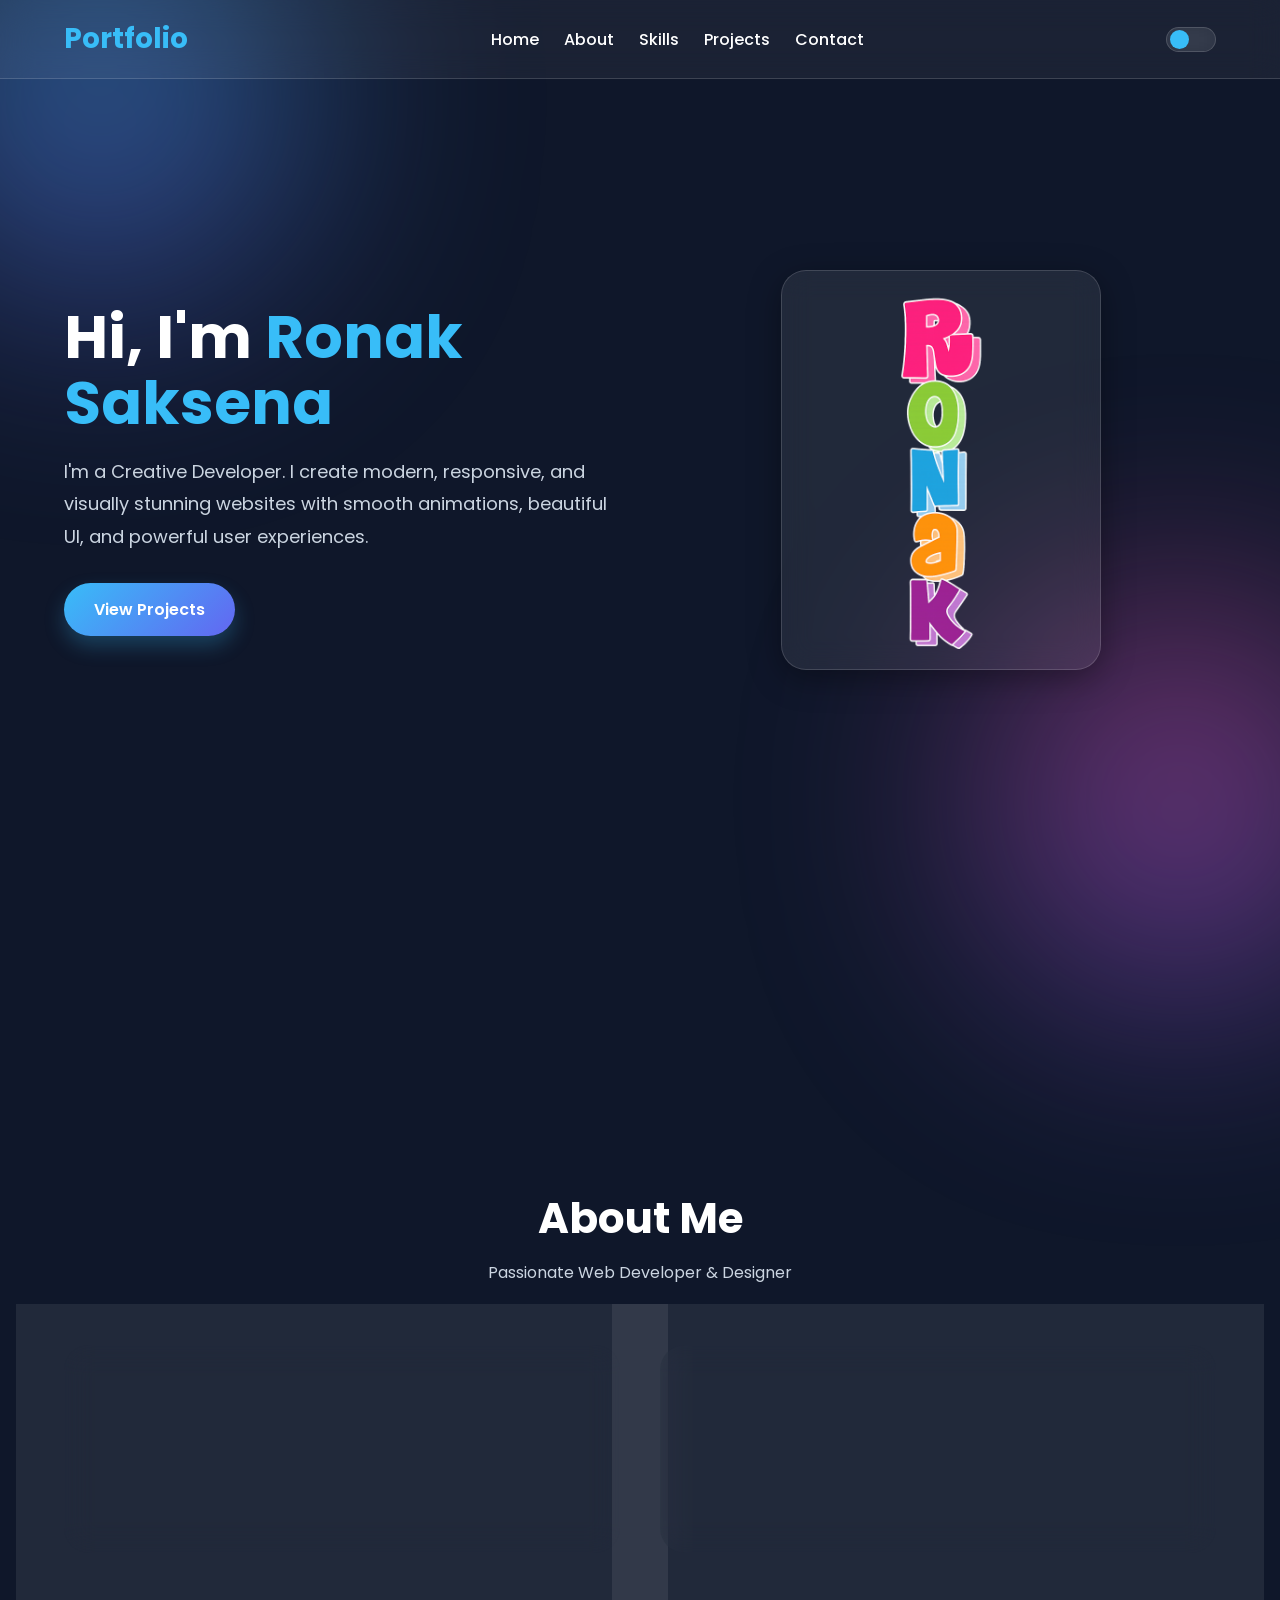
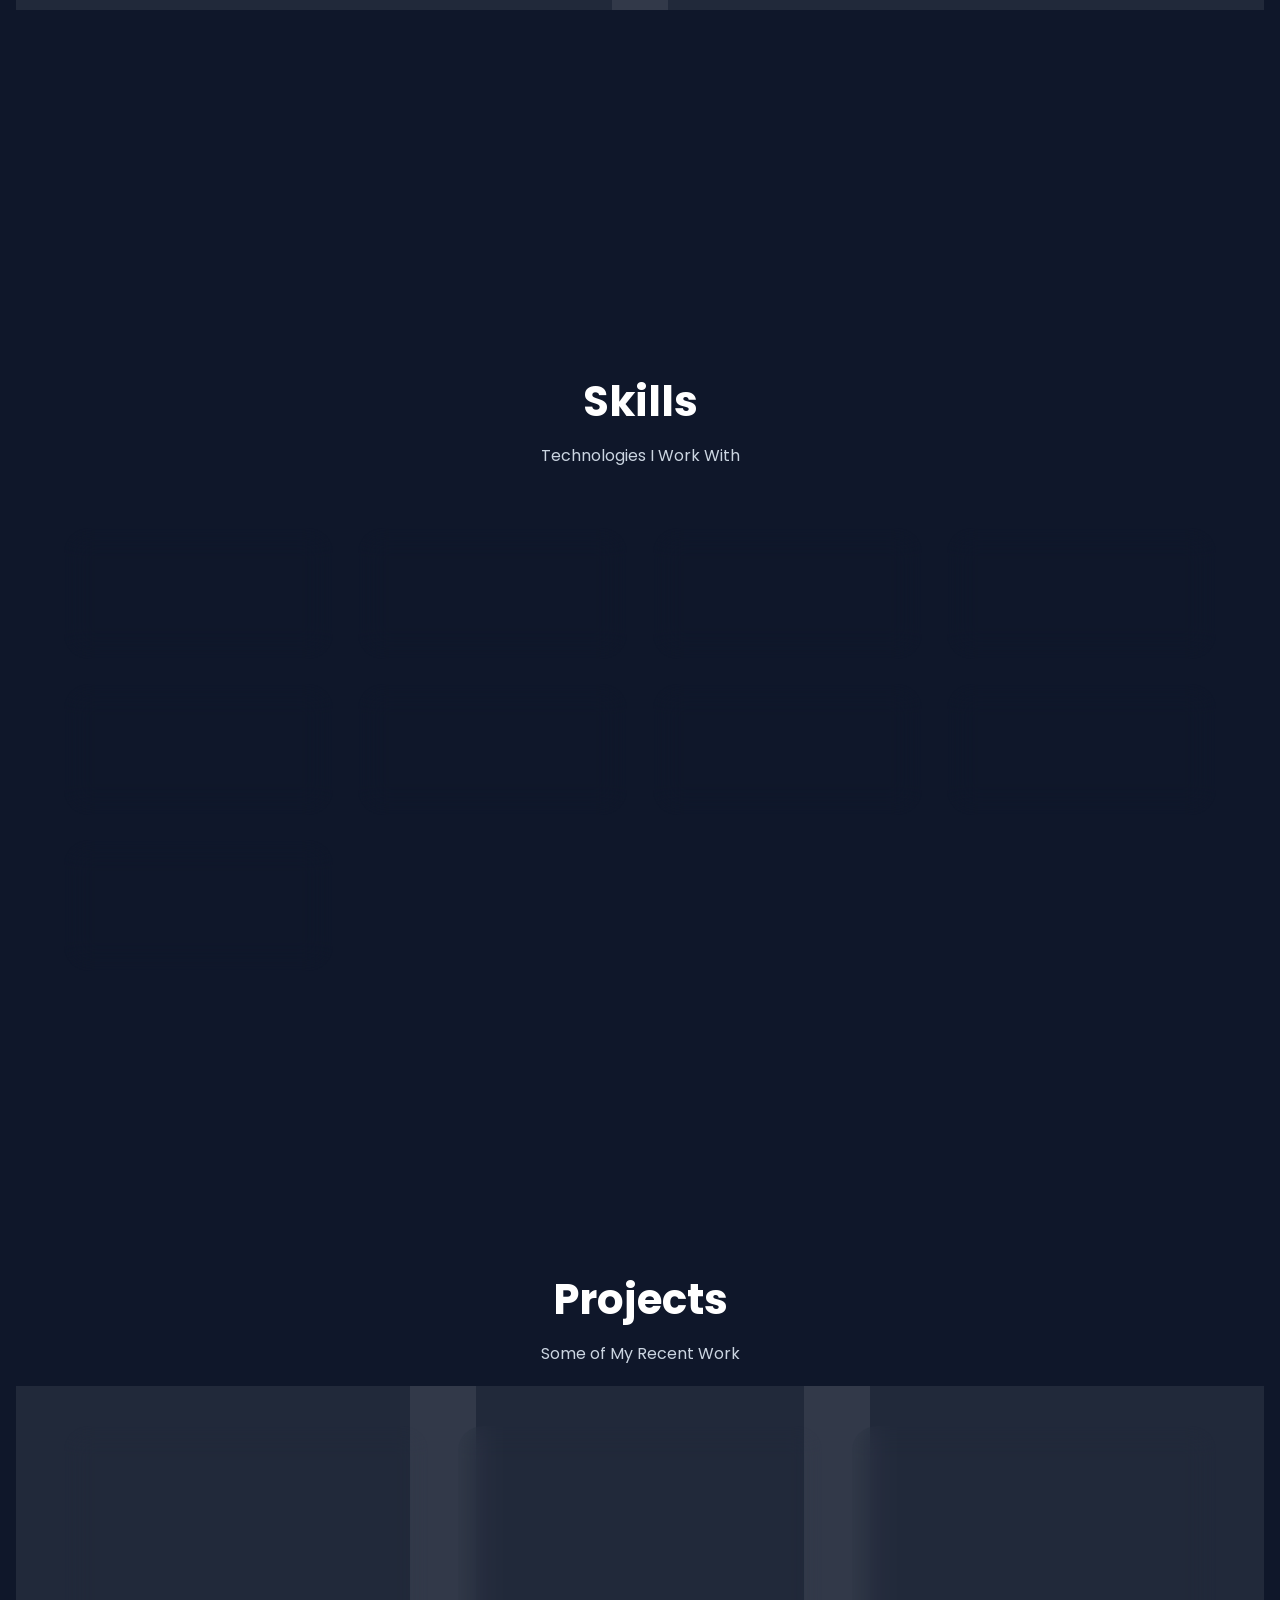
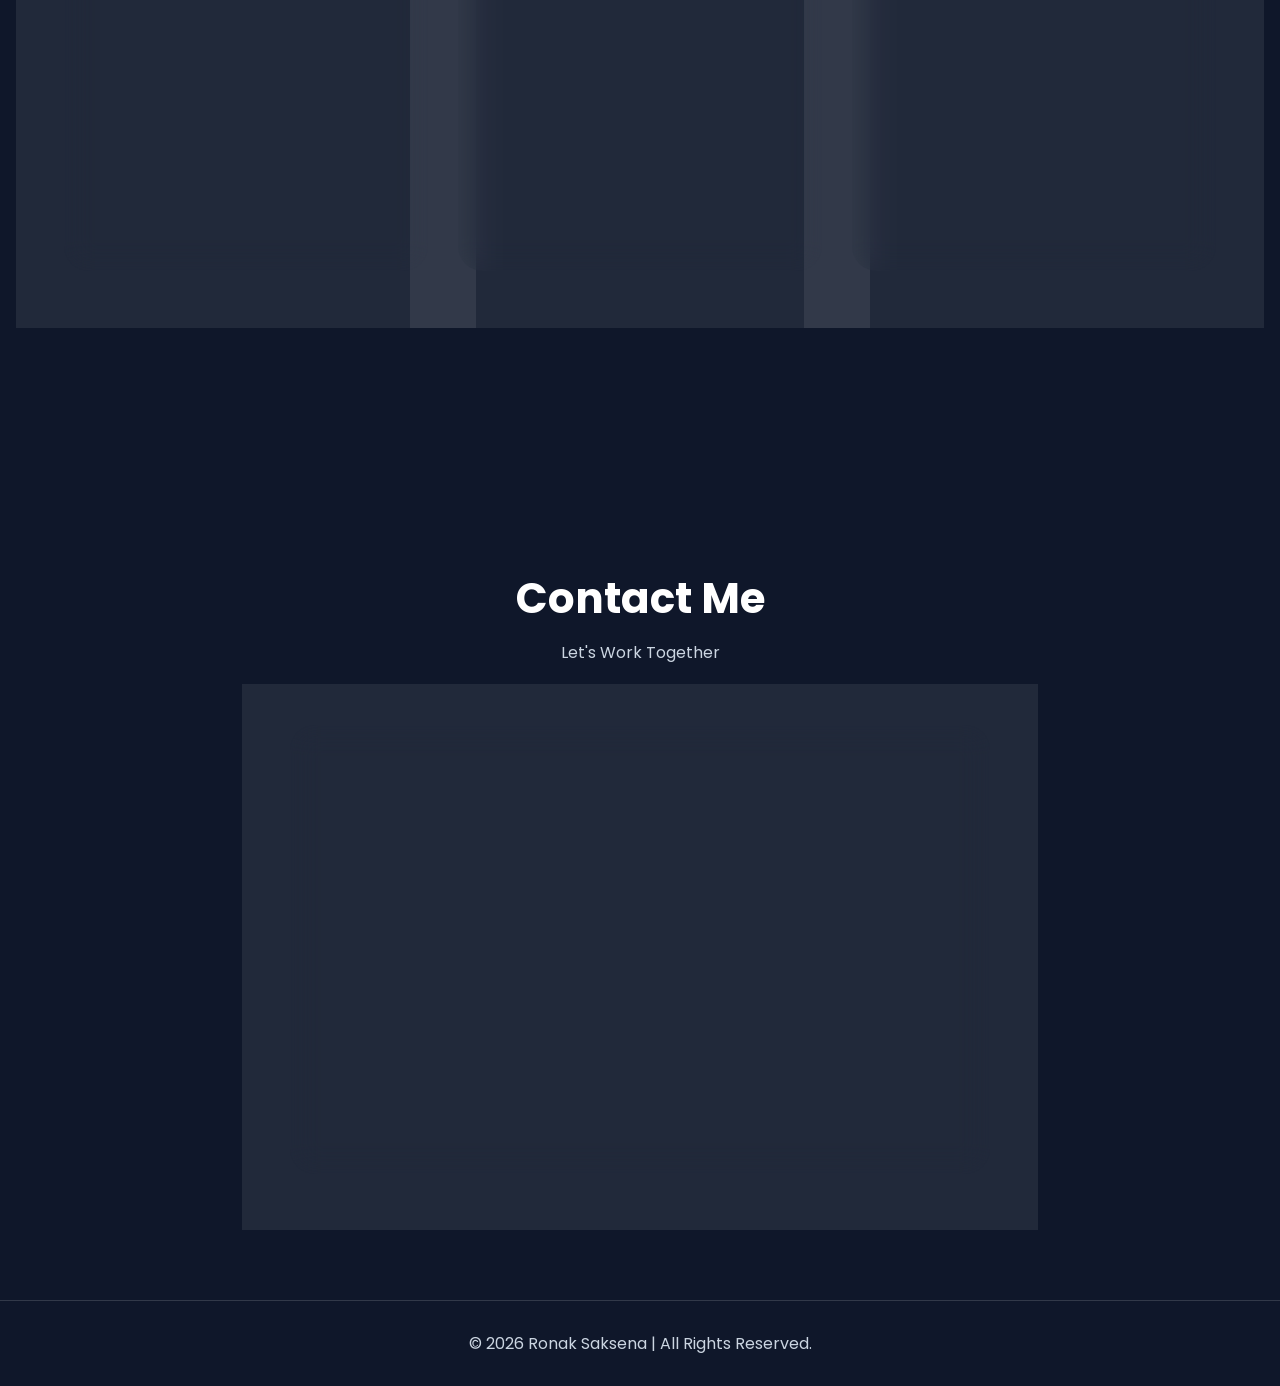
==== index.html @ 0e7248ae "index.html added (renamed)" ====
<!DOCTYPE html>
<html lang="en">
<head>
  <meta charset="UTF-8" />
  <meta name="viewport" content="width=device-width, initial-scale=1.0" />
  <title>Ronak Saksena Portfolio</title>

  <link rel="preconnect" href="https://fonts.googleapis.com">
  <link href="https://fonts.googleapis.com/css2?family=Poppins:wght@300;400;500;600;700&display=swap" rel="stylesheet">

  <style>
    *{
      margin:0;
      padding:0;
      box-sizing:border-box;
      scroll-behavior:smooth;
    }

    :root{
      --bg:#0f172a;
      --card:rgba(255,255,255,0.08);
      --text:#ffffff;
      --para:#cbd5e1;
      --border:rgba(255,255,255,0.15);
      --primary:#38bdf8;
      --shadow:0 8px 32px rgba(0,0,0,0.35);
    }

    body.light{
      --bg:#f1f5f9;
      --card:rgba(255,255,255,0.7);
      --text:#0f172a;
      --para:#334155;
      --border:rgba(0,0,0,0.1);
      --shadow:0 8px 32px rgba(0,0,0,0.12);
    }

    body{
      font-family:'Poppins',sans-serif;
      background:var(--bg);
      color:var(--text);
      overflow-x:hidden;
      transition:0.4s;
      position:relative;
    }

    body::before{
      content:'';
      position:fixed;
      width:400px;
      height:400px;
      background:linear-gradient(#38bdf8,#6366f1);
      border-radius:50%;
      filter:blur(120px);
      top:-100px;
      left:-100px;
      opacity:0.5;
      z-index:-1;
    }

    body::after{
      content:'';
      position:fixed;
      width:400px;
      height:400px;
      background:linear-gradient(#ec4899,#8b5cf6);
      border-radius:50%;
      filter:blur(120px);
      bottom:-100px;
      right:-100px;
      opacity:0.5;
      z-index:-1;
    }

    .container{
      width:90%;
      max-width:1200px;
      margin:auto;
    }

    header{
      position:fixed;
      top:0;
      left:0;
      width:100%;
      backdrop-filter:blur(15px);
      background:rgba(255,255,255,0.05);
      border-bottom:1px solid var(--border);
      z-index:1000;
    }

    nav{
      display:flex;
      justify-content:space-between;
      align-items:center;
      padding:18px 0;
    }

    .logo{
      font-size:28px;
      font-weight:700;
      color:var(--primary);
    }

    .nav-links{
      display:flex;
      gap:25px;
      list-style:none;
    }

    .nav-links a{
      text-decoration:none;
      color:var(--text);
      font-weight:500;
      transition:0.3s;
    }

    .nav-links a:hover{
      color:var(--primary);
    }

    .toggle-btn{
      width:50px;
      height:25px;
      background:var(--card);
      border:1px solid var(--border);
      border-radius:30px;
      position:relative;
      cursor:pointer;
      backdrop-filter:blur(10px);
    }

    .toggle-btn::before{
      content:'';
      position:absolute;
      width:19px;
      height:19px;
      background:var(--primary);
      border-radius:50%;
      top:2px;
      left:3px;
      transition:0.3s;
    }

    body.light .toggle-btn::before{
      transform:translateX(23px);
    }

    section{
      min-height:100vh;
      display:flex;
      align-items:center;
      padding:120px 0 80px;
    }

    .hero{
      display:grid;
      grid-template-columns:repeat(auto-fit,minmax(300px,1fr));
      gap:50px;
      align-items:center;
    }

    .hero-text h1{
      font-size:60px;
      line-height:1.1;
      margin-bottom:20px;
    }

    .hero-text h1 span{
      color:var(--primary);
    }

    .hero-text p{
      color:var(--para);
      font-size:18px;
      line-height:1.8;
      margin-bottom:30px;
    }

    .btn{
      display:inline-block;
      padding:14px 30px;
      background:linear-gradient(135deg,#38bdf8,#6366f1);
      border-radius:50px;
      text-decoration:none;
      color:white;
      font-weight:600;
      transition:0.4s;
      box-shadow:0 10px 20px rgba(56,189,248,0.25);
    }

    .btn:hover{
      transform:translateY(-5px);
    }

    .hero-img{
      display:flex;
      justify-content:center;
    }

    .glass-card{
      background:var(--card);
      border:1px solid var(--border);
      backdrop-filter:blur(15px);
      border-radius:25px;
      box-shadow:var(--shadow);
    }

    .profile-box{
      width:320px;
      height:400px;
      padding:20px;
      animation:float 4s ease-in-out infinite;
    }

    .profile-box img{
      width:100%;
      height:100%;
      object-fit:cover;
      border-radius:20px;
    }

    @keyframes float{
      0%,100%{
        transform:translateY(0);
      }
      50%{
        transform:translateY(-15px);
      }
    }

    .section-title{
      text-align:center;
      margin-bottom:60px;
    }

    .section-title h2{
      font-size:42px;
      margin-bottom:10px;
    }

    .section-title p{
      color:var(--para);
    }

    .about-content{
      display:grid;
      grid-template-columns:repeat(auto-fit,minmax(300px,1fr));
      gap:40px;
    }

    .about-box{
      padding:35px;
    }

    .about-box h3{
      margin-bottom:15px;
      font-size:24px;
    }

    .about-box p{
      color:var(--para);
      line-height:1.8;
    }

    .skills{
      display:grid;
      grid-template-columns:repeat(auto-fit,minmax(220px,1fr));
      gap:25px;
    }

    .skill{
      padding:25px;
      text-align:center;
      transition:0.4s;
    }

    .skill:hover{
      transform:translateY(-10px);
    }

    .skill h3{
      margin-top:15px;
    }

    .projects{
      display:grid;
      grid-template-columns:repeat(auto-fit,minmax(300px,1fr));
      gap:30px;
    }

    .project-card{
      overflow:hidden;
      transition:0.4s;
    }

    .project-card:hover{
      transform:translateY(-10px);
    }

    .project-card img{
      width:100%;
      height:220px;
      object-fit:cover;
    }

    .project-content{
      padding:25px;
    }

    .project-content h3{
      margin-bottom:10px;
    }

    .project-content p{
      color:var(--para);
      line-height:1.7;
      margin-bottom:20px;
    }

    .contact-box{
      max-width:700px;
      margin:auto;
      padding:40px;
    }

    form{
      display:flex;
      flex-direction:column;
      gap:20px;
    }

    input,textarea{
      width:100%;
      padding:16px;
      border:none;
      outline:none;
      border-radius:15px;
      background:rgba(255,255,255,0.08);
      color:var(--text);
      border:1px solid var(--border);
      font-size:16px;
    }

    textarea{
      resize:none;
      height:160px;
    }

    button{
      border:none;
      cursor:pointer;
    }

    footer{
      text-align:center;
      padding:30px 0;
      color:var(--para);
      border-top:1px solid var(--border);
    }

    .menu-btn{
      display:none;
      font-size:30px;
      cursor:pointer;
    }

    .reveal{
      opacity:0;
      transform:translateY(60px);
      transition:1s;
    }

    .reveal.active{
      opacity:1;
      transform:translateY(0);
    }

    @media(max-width:768px){

      .hero-text h1{
        font-size:42px;
      }

      .nav-links{
        position:absolute;
        top:80px;
        right:-100%;
        width:250px;
        flex-direction:column;
        background:rgba(15,23,42,0.95);
        padding:30px;
        border-radius:20px;
        transition:0.4s;
      }

      body.light .nav-links{
        background:rgba(255,255,255,0.95);
      }

      .nav-links.active{
        right:20px;
      }

      .menu-btn{
        display:block;
      }
    }

  </style>
</head>
<body>

  <header>
    <div class="container">
      <nav>
        <div class="logo">Portfolio</div>

        <ul class="nav-links" id="navLinks">
          <li><a href="#home">Home</a></li>
          <li><a href="#about">About</a></li>
          <li><a href="#skills">Skills</a></li>
          <li><a href="#projects">Projects</a></li>
          <li><a href="#contact">Contact</a></li>
        </ul>

        <div style="display:flex;align-items:center;gap:20px;">
          <div class="toggle-btn" id="themeToggle"></div>
          <div class="menu-btn" id="menuBtn">☰</div>
        </div>
      </nav>
    </div>
  </header>

  <!-- HERO -->
  <section id="home">
    <div class="container hero">

      <div class="hero-text reveal">
        <h1>Hi, I'm <span>Ronak Saksena</span></h1>
        <p>
          I'm a Creative Developer. I create modern, responsive, and visually stunning websites with smooth animations,
          beautiful UI, and powerful user experiences.
        </p>

        <a href="#projects" class="btn">View Projects</a>
      </div>

      <div class="hero-img reveal">
        <div class="glass-card profile-box">
          <img src="ronak_b.png" alt="Profile" style="object-fit: contain; border-radius: 100px;" >
        </div>
      </div>

    </div>
  </section>

  <!-- ABOUT -->
  <section id="about">
    <div class="container">

      <div class="section-title reveal">
        <h2>About Me</h2>
        <p>Passionate Web Developer & Designer</p>
      </div>

      <div class="about-content">
        <div class="glass-card about-box reveal">
          <h3>Who I Am</h3>
          <p>
            I specialize in building modern web applications with clean design,
            responsive layouts, and smooth user experiences. I love creating
            creative interfaces and interactive animations.
          </p>
        </div>

        <div class="glass-card about-box reveal">
          <h3>My Goal</h3>
          <p>
            My goal is to craft visually appealing digital experiences that are
            fast, functional, and user-friendly across all devices.
          </p>
        </div>
      </div>

    </div>
  </section>

  <!-- SKILLS -->
  <section id="skills">
    <div class="container">

      <div class="section-title reveal">
        <h2>Skills</h2>
        <p>Technologies I Work With</p>
      </div>

      <div class="skills">

        <div class="glass-card skill reveal">
          <h2>💻</h2>
          <h3>HTML5</h3>
        </div>

        <div class="glass-card skill reveal">
          <h2>🎨</h2>
          <h3>CSS3</h3>
        </div>

        <div class="glass-card skill reveal">
          <h2>⚡</h2>
          <h3>JavaScript</h3>
        </div>

        <div class="glass-card skill reveal">
          <h2>🚀</h2>
          <h3>Responsive Design</h3>
        </div>

        <div class="glass-card skill reveal">
          <h2>🚀</h2>
          <h3>Bootstrap</h3>
        </div>

        <div class="glass-card skill reveal">
          <h2>🚀</h2>
          <h3>C/C++</h3>
        </div>

        <div class="glass-card skill reveal">
          <h2>🚀</h2>
          <h3>PHP & Mysql</h3>
        </div>

        <div class="glass-card skill reveal">
          <h2>🚀</h2>
          <h3>Laravel</h3>
        </div>

        <div class="glass-card skill reveal">
          <h2>🚀</h2>
          <h3>Wordpress</h3>
        </div>


      </div>

    </div>
  </section>

  <!-- PROJECTS -->
  <section id="projects">
    <div class="container">

      <div class="section-title reveal">
        <h2>Projects</h2>
        <p>Some of My Recent Work</p>
      </div>

      <div class="projects">

        <div class="glass-card project-card reveal">
          <img src="https://images.unsplash.com/photo-1460925895917-afdab827c52f?q=80&w=1200&auto=format&fit=crop" alt="">
          <div class="project-content">
            <h3>Modern Dashboard</h3>
            <p>
              A responsive dashboard with analytics, charts, and modern UI design.
            </p>
            <a href="#" class="btn">Live Demo</a>
          </div>
        </div>

        <div class="glass-card project-card reveal">
          <img src="https://images.unsplash.com/photo-1498050108023-c5249f4df085?q=80&w=1200&auto=format&fit=crop" alt="">
          <div class="project-content">
            <h3>Portfolio Website</h3>
            <p>
              Creative portfolio website with animations and glassmorphism design.
            </p>
            <a href="#" class="btn">Live Demo</a>
          </div>
        </div>

        <div class="glass-card project-card reveal">
          <img src="https://images.unsplash.com/photo-1555066931-4365d14bab8c?q=80&w=1200&auto=format&fit=crop" alt="">
          <div class="project-content">
            <h3>Web Application</h3>
            <p>
              Interactive web app built with smooth UI interactions and transitions.
            </p>
            <a href="#" class="btn">Live Demo</a>
          </div>
        </div>

      </div>

    </div>
  </section>

  <!-- CONTACT -->
  <section id="contact">
    <div class="container">

      <div class="section-title reveal">
        <h2>Contact Me</h2>
        <p>Let's Work Together</p>
      </div>

      <div class="glass-card contact-box reveal">

        <form id="contactForm">

          <input type="text" placeholder="Your Name" required>

          <input type="email" placeholder="Your Email" required>

          <textarea placeholder="Your Message" required></textarea>

          <button class="btn">Send Message</button>

        </form>

      </div>

    </div>
  </section>

  <footer>
    © 2026 Ronak Saksena | All Rights Reserved.
  </footer>

  <script>

    // DARK MODE
    const themeToggle = document.getElementById('themeToggle');

    themeToggle.addEventListener('click', () => {
      document.body.classList.toggle('light');
    });

    // MOBILE MENU
    const menuBtn = document.getElementById('menuBtn');
    const navLinks = document.getElementById('navLinks');

    menuBtn.addEventListener('click', () => {
      navLinks.classList.toggle('active');
    });

    // SCROLL ANIMATION
    function revealElements(){
      const reveals = document.querySelectorAll('.reveal');

      reveals.forEach((element) => {
        const windowHeight = window.innerHeight;
        const elementTop = element.getBoundingClientRect().top;

        if(elementTop < windowHeight - 100){
          element.classList.add('active');
        }
      });
    }

    window.addEventListener('scroll', revealElements);
    revealElements();

    // CONTACT FORM
    const form = document.getElementById('contactForm');

    form.addEventListener('submit', function(e){
      e.preventDefault();
      alert("Message Sent Successfully!");
      form.reset();
    });

  </script>

</body>
</html>
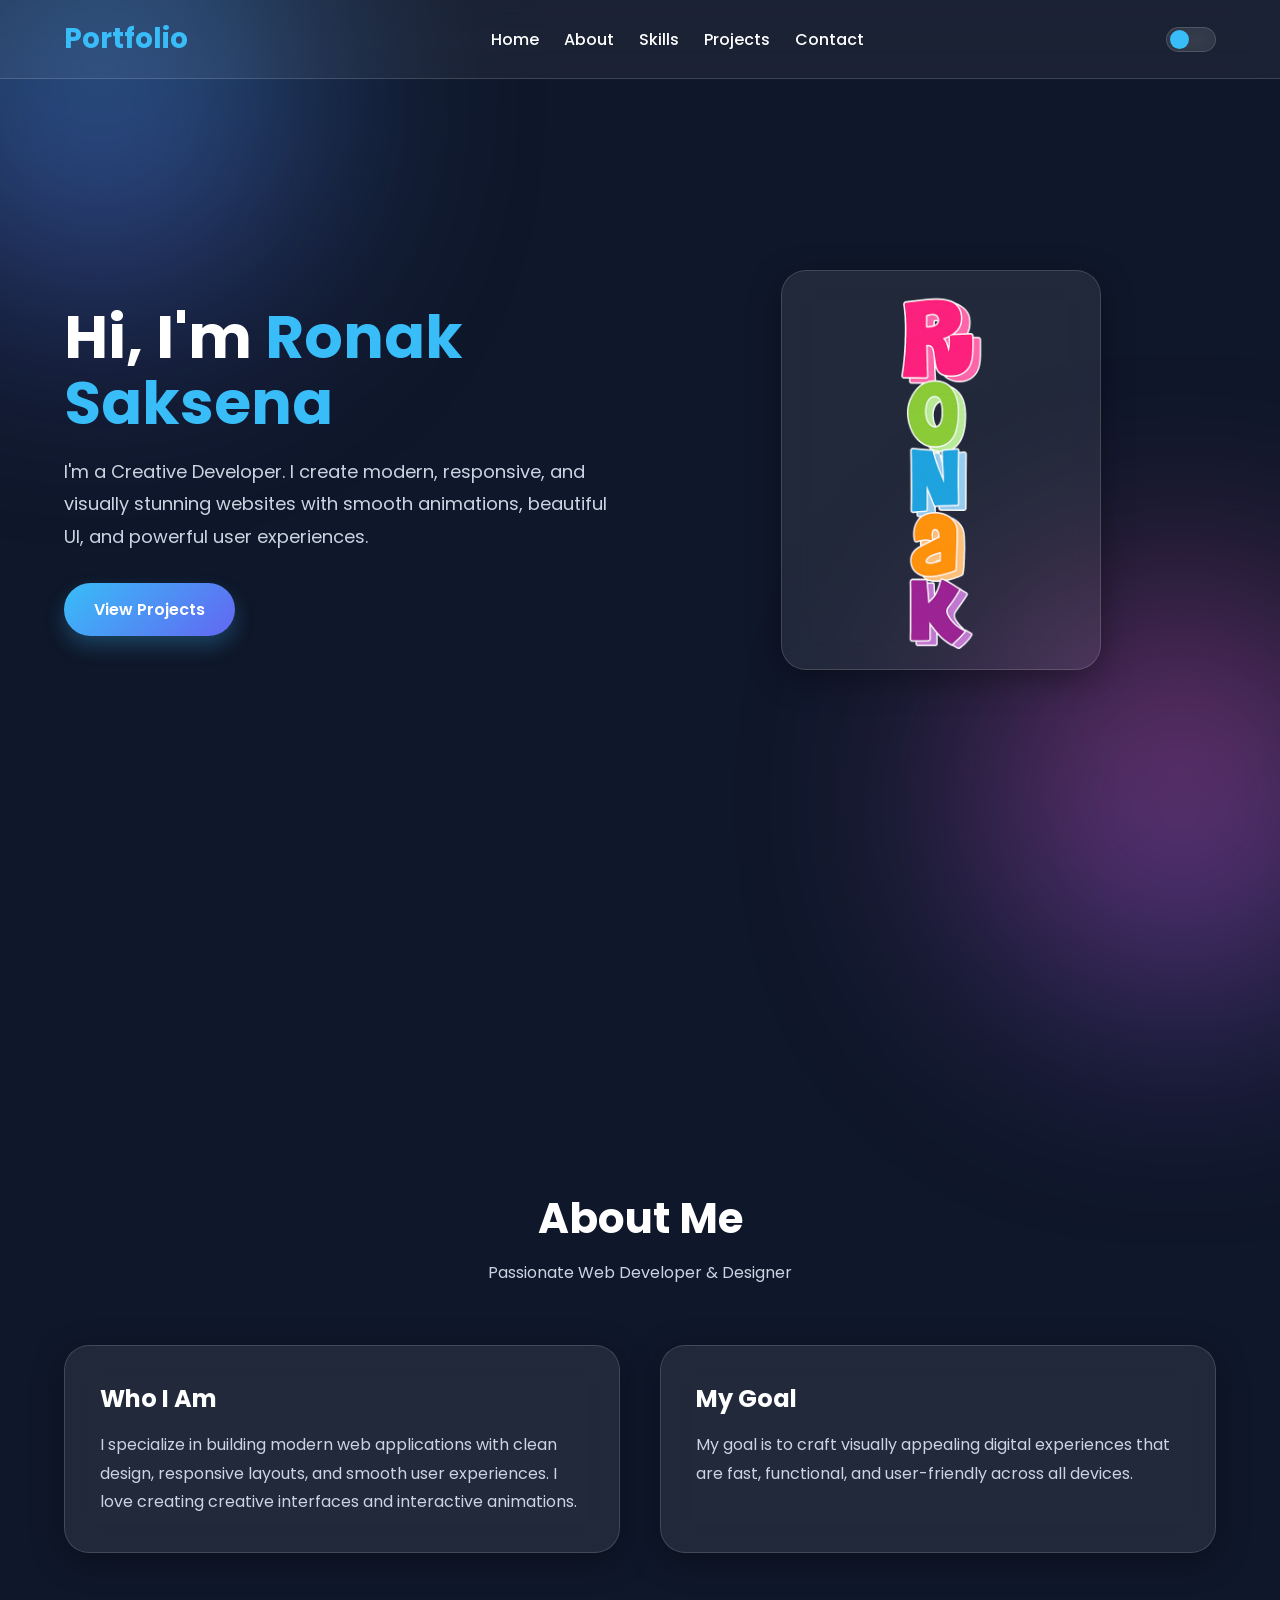
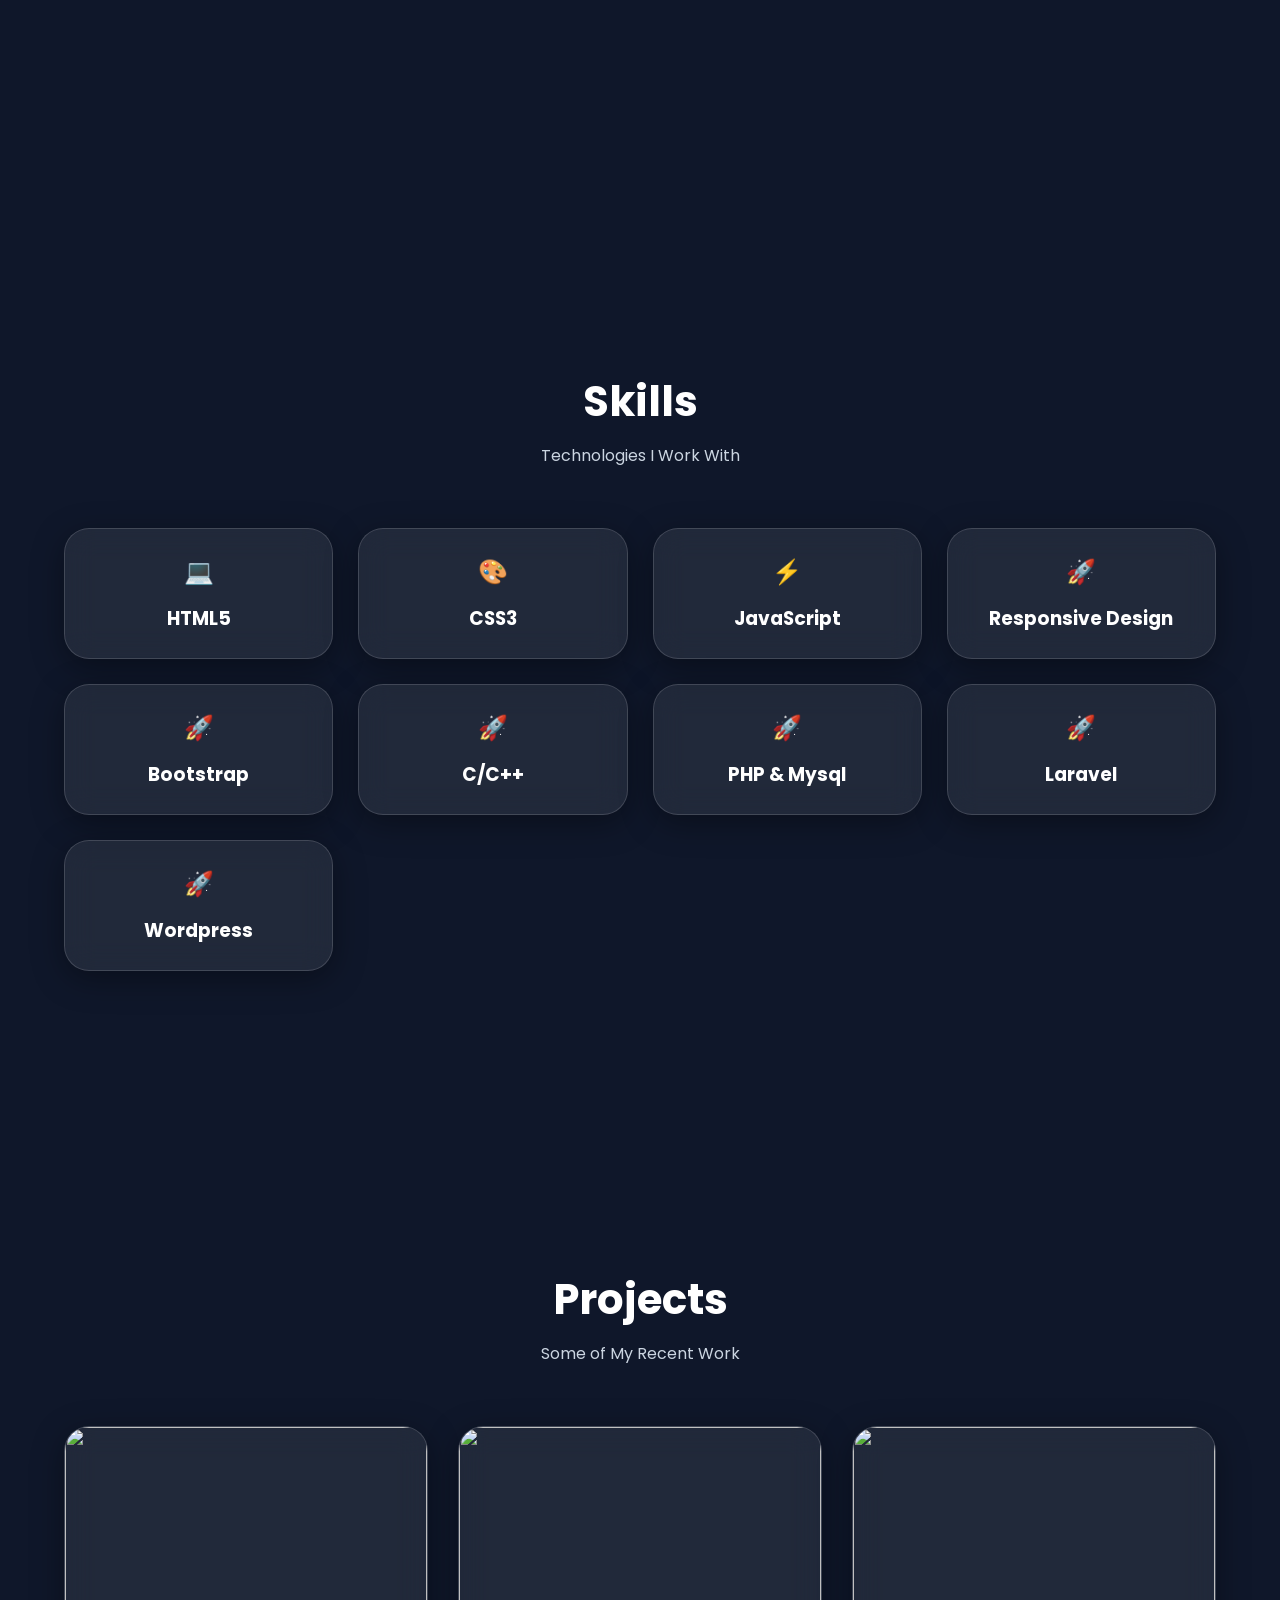
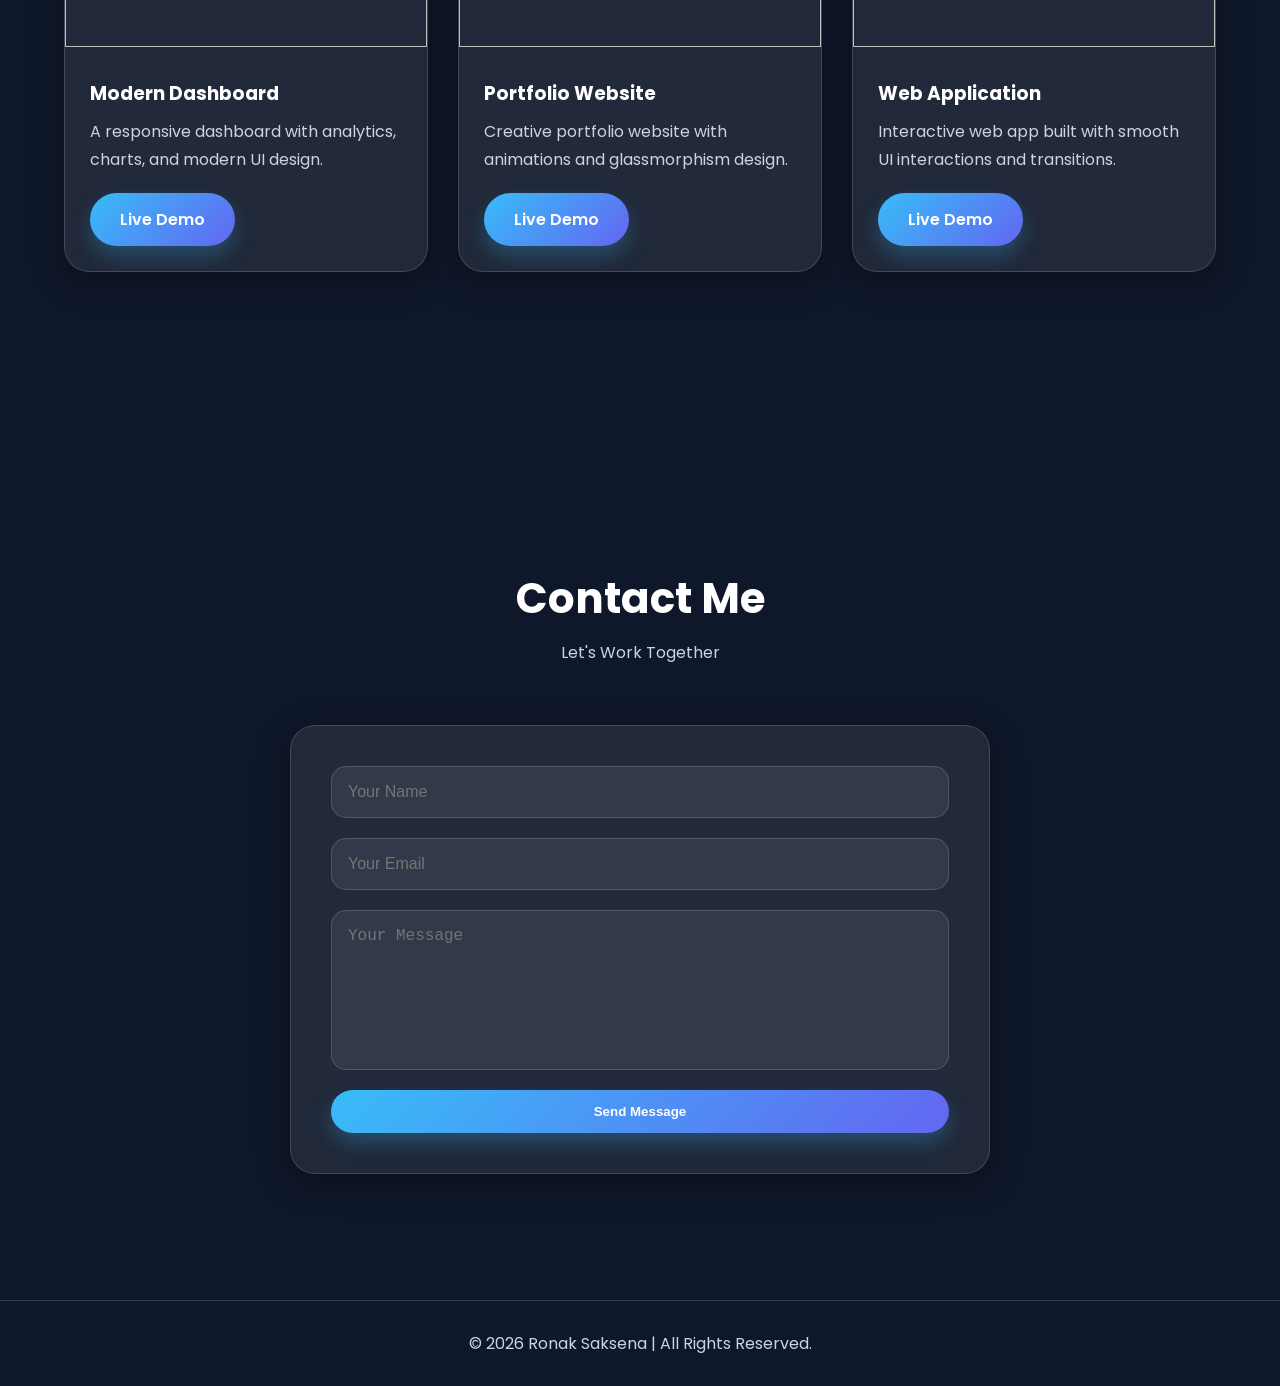
==== commit 357ca430: "css seprate + contact me working done" ====
--- a/index.html
+++ b/index.html
@@ -7,407 +7,7 @@
 
   <link rel="preconnect" href="https://fonts.googleapis.com">
   <link href="https://fonts.googleapis.com/css2?family=Poppins:wght@300;400;500;600;700&display=swap" rel="stylesheet">
-
-  <style>
-    *{
-      margin:0;
-      padding:0;
-      box-sizing:border-box;
-      scroll-behavior:smooth;
-    }
-
-    :root{
-      --bg:#0f172a;
-      --card:rgba(255,255,255,0.08);
-      --text:#ffffff;
-      --para:#cbd5e1;
-      --border:rgba(255,255,255,0.15);
-      --primary:#38bdf8;
-      --shadow:0 8px 32px rgba(0,0,0,0.35);
-    }
-
-    body.light{
-      --bg:#f1f5f9;
-      --card:rgba(255,255,255,0.7);
-      --text:#0f172a;
-      --para:#334155;
-      --border:rgba(0,0,0,0.1);
-      --shadow:0 8px 32px rgba(0,0,0,0.12);
-    }
-
-    body{
-      font-family:'Poppins',sans-serif;
-      background:var(--bg);
-      color:var(--text);
-      overflow-x:hidden;
-      transition:0.4s;
-      position:relative;
-    }
-
-    body::before{
-      content:'';
-      position:fixed;
-      width:400px;
-      height:400px;
-      background:linear-gradient(#38bdf8,#6366f1);
-      border-radius:50%;
-      filter:blur(120px);
-      top:-100px;
-      left:-100px;
-      opacity:0.5;
-      z-index:-1;
-    }
-
-    body::after{
-      content:'';
-      position:fixed;
-      width:400px;
-      height:400px;
-      background:linear-gradient(#ec4899,#8b5cf6);
-      border-radius:50%;
-      filter:blur(120px);
-      bottom:-100px;
-      right:-100px;
-      opacity:0.5;
-      z-index:-1;
-    }
-
-    .container{
-      width:90%;
-      max-width:1200px;
-      margin:auto;
-    }
-
-    header{
-      position:fixed;
-      top:0;
-      left:0;
-      width:100%;
-      backdrop-filter:blur(15px);
-      background:rgba(255,255,255,0.05);
-      border-bottom:1px solid var(--border);
-      z-index:1000;
-    }
-
-    nav{
-      display:flex;
-      justify-content:space-between;
-      align-items:center;
-      padding:18px 0;
-    }
-
-    .logo{
-      font-size:28px;
-      font-weight:700;
-      color:var(--primary);
-    }
-
-    .nav-links{
-      display:flex;
-      gap:25px;
-      list-style:none;
-    }
-
-    .nav-links a{
-      text-decoration:none;
-      color:var(--text);
-      font-weight:500;
-      transition:0.3s;
-    }
-
-    .nav-links a:hover{
-      color:var(--primary);
-    }
-
-    .toggle-btn{
-      width:50px;
-      height:25px;
-      background:var(--card);
-      border:1px solid var(--border);
-      border-radius:30px;
-      position:relative;
-      cursor:pointer;
-      backdrop-filter:blur(10px);
-    }
-
-    .toggle-btn::before{
-      content:'';
-      position:absolute;
-      width:19px;
-      height:19px;
-      background:var(--primary);
-      border-radius:50%;
-      top:2px;
-      left:3px;
-      transition:0.3s;
-    }
-
-    body.light .toggle-btn::before{
-      transform:translateX(23px);
-    }
-
-    section{
-      min-height:100vh;
-      display:flex;
-      align-items:center;
-      padding:120px 0 80px;
-    }
-
-    .hero{
-      display:grid;
-      grid-template-columns:repeat(auto-fit,minmax(300px,1fr));
-      gap:50px;
-      align-items:center;
-    }
-
-    .hero-text h1{
-      font-size:60px;
-      line-height:1.1;
-      margin-bottom:20px;
-    }
-
-    .hero-text h1 span{
-      color:var(--primary);
-    }
-
-    .hero-text p{
-      color:var(--para);
-      font-size:18px;
-      line-height:1.8;
-      margin-bottom:30px;
-    }
-
-    .btn{
-      display:inline-block;
-      padding:14px 30px;
-      background:linear-gradient(135deg,#38bdf8,#6366f1);
-      border-radius:50px;
-      text-decoration:none;
-      color:white;
-      font-weight:600;
-      transition:0.4s;
-      box-shadow:0 10px 20px rgba(56,189,248,0.25);
-    }
-
-    .btn:hover{
-      transform:translateY(-5px);
-    }
-
-    .hero-img{
-      display:flex;
-      justify-content:center;
-    }
-
-    .glass-card{
-      background:var(--card);
-      border:1px solid var(--border);
-      backdrop-filter:blur(15px);
-      border-radius:25px;
-      box-shadow:var(--shadow);
-    }
-
-    .profile-box{
-      width:320px;
-      height:400px;
-      padding:20px;
-      animation:float 4s ease-in-out infinite;
-    }
-
-    .profile-box img{
-      width:100%;
-      height:100%;
-      object-fit:cover;
-      border-radius:20px;
-    }
-
-    @keyframes float{
-      0%,100%{
-        transform:translateY(0);
-      }
-      50%{
-        transform:translateY(-15px);
-      }
-    }
-
-    .section-title{
-      text-align:center;
-      margin-bottom:60px;
-    }
-
-    .section-title h2{
-      font-size:42px;
-      margin-bottom:10px;
-    }
-
-    .section-title p{
-      color:var(--para);
-    }
-
-    .about-content{
-      display:grid;
-      grid-template-columns:repeat(auto-fit,minmax(300px,1fr));
-      gap:40px;
-    }
-
-    .about-box{
-      padding:35px;
-    }
-
-    .about-box h3{
-      margin-bottom:15px;
-      font-size:24px;
-    }
-
-    .about-box p{
-      color:var(--para);
-      line-height:1.8;
-    }
-
-    .skills{
-      display:grid;
-      grid-template-columns:repeat(auto-fit,minmax(220px,1fr));
-      gap:25px;
-    }
-
-    .skill{
-      padding:25px;
-      text-align:center;
-      transition:0.4s;
-    }
-
-    .skill:hover{
-      transform:translateY(-10px);
-    }
-
-    .skill h3{
-      margin-top:15px;
-    }
-
-    .projects{
-      display:grid;
-      grid-template-columns:repeat(auto-fit,minmax(300px,1fr));
-      gap:30px;
-    }
-
-    .project-card{
-      overflow:hidden;
-      transition:0.4s;
-    }
-
-    .project-card:hover{
-      transform:translateY(-10px);
-    }
-
-    .project-card img{
-      width:100%;
-      height:220px;
-      object-fit:cover;
-    }
-
-    .project-content{
-      padding:25px;
-    }
-
-    .project-content h3{
-      margin-bottom:10px;
-    }
-
-    .project-content p{
-      color:var(--para);
-      line-height:1.7;
-      margin-bottom:20px;
-    }
-
-    .contact-box{
-      max-width:700px;
-      margin:auto;
-      padding:40px;
-    }
-
-    form{
-      display:flex;
-      flex-direction:column;
-      gap:20px;
-    }
-
-    input,textarea{
-      width:100%;
-      padding:16px;
-      border:none;
-      outline:none;
-      border-radius:15px;
-      background:rgba(255,255,255,0.08);
-      color:var(--text);
-      border:1px solid var(--border);
-      font-size:16px;
-    }
-
-    textarea{
-      resize:none;
-      height:160px;
-    }
-
-    button{
-      border:none;
-      cursor:pointer;
-    }
-
-    footer{
-      text-align:center;
-      padding:30px 0;
-      color:var(--para);
-      border-top:1px solid var(--border);
-    }
-
-    .menu-btn{
-      display:none;
-      font-size:30px;
-      cursor:pointer;
-    }
-
-    .reveal{
-      opacity:0;
-      transform:translateY(60px);
-      transition:1s;
-    }
-
-    .reveal.active{
-      opacity:1;
-      transform:translateY(0);
-    }
-
-    @media(max-width:768px){
-
-      .hero-text h1{
-        font-size:42px;
-      }
-
-      .nav-links{
-        position:absolute;
-        top:80px;
-        right:-100%;
-        width:250px;
-        flex-direction:column;
-        background:rgba(15,23,42,0.95);
-        padding:30px;
-        border-radius:20px;
-        transition:0.4s;
-      }
-
-      body.light .nav-links{
-        background:rgba(255,255,255,0.95);
-      }
-
-      .nav-links.active{
-        right:20px;
-      }
-
-      .menu-btn{
-        display:block;
-      }
-    }
-
-  </style>
+  <link rel="stylesheet" type="text/css" href="style.css">
 </head>
 <body>
 
@@ -610,13 +210,13 @@
 
         <form id="contactForm">
 
-          <input type="text" placeholder="Your Name" required>
-
-          <input type="email" placeholder="Your Email" required>
-
-          <textarea placeholder="Your Message" required></textarea>
-
-          <button class="btn">Send Message</button>
+          <input type="text" placeholder="Your Name" name="name" required>
+
+          <input type="email" placeholder="Your Email" name="email" required>
+
+          <textarea placeholder="Your Message" name="message" required></textarea>
+
+          <button type="submit" class="btn">Send Message</button>
 
         </form>
 
@@ -664,15 +264,53 @@
     revealElements();
 
     // CONTACT FORM
-    const form = document.getElementById('contactForm');
-
-    form.addEventListener('submit', function(e){
-      e.preventDefault();
-      alert("Message Sent Successfully!");
-      form.reset();
-    });
+    // const form = document.getElementById('contactForm');
+
+    // form.addEventListener('submit', function(e){
+    //   e.preventDefault();
+    //   alert("Message Sent Successfully!");
+    //   form.reset();
+    // });
 
   </script>
+  <script>
+  const form = document.getElementById('contactForm');
+const submitBtn = form.querySelector('button[type="submit"]');
+
+form.addEventListener('submit', async (e) => {
+    e.preventDefault();
+
+    const formData = new FormData(form);
+    formData.append("access_key", "aac6ca51-4367-40da-8e6e-c86ddf2974e8");
+
+    const originalText = submitBtn.textContent;
+
+    submitBtn.textContent = "Sending...";
+    submitBtn.disabled = true;
+
+    try {
+        const response = await fetch("https://api.web3forms.com/submit", {
+            method: "POST",
+            body: formData
+        });
+
+        const data = await response.json();
+
+        if (response.ok) {
+            alert("Success! Your message has been sent.");
+            form.reset();
+        } else {
+            alert("Error: " + data.message);
+        }
+
+    } catch (error) {
+        alert("Something went wrong. Please try again.");
+    } finally {
+        submitBtn.textContent = originalText;
+        submitBtn.disabled = false;
+    }
+});
+</script>
 
 </body>
 </html>
--- a/style.css
+++ b/style.css
@@ -0,0 +1,464 @@
+*{
+      margin:0;
+      padding:0;
+      box-sizing:border-box;
+      scroll-behavior:smooth;
+    }
+
+    :root{
+      --bg:#0f172a;
+      --card:rgba(255,255,255,0.08);
+      --text:#ffffff;
+      --para:#cbd5e1;
+      --border:rgba(255,255,255,0.15);
+      --primary:#38bdf8;
+      --shadow:0 8px 32px rgba(0,0,0,0.35);
+    }
+
+    body.light{
+      --bg:#f1f5f9;
+      --card:rgba(255,255,255,0.7);
+      --text:#0f172a;
+      --para:#334155;
+      --border:rgba(0,0,0,0.1);
+      --shadow:0 8px 32px rgba(0,0,0,0.12);
+    }
+
+    body{
+      font-family:'Poppins',sans-serif;
+      background:var(--bg);
+      color:var(--text);
+      overflow-x:hidden;
+      transition:0.4s;
+      position:relative;
+    }
+
+    body::before{
+      content:'';
+      position:fixed;
+      width:400px;
+      height:400px;
+      background:linear-gradient(#38bdf8,#6366f1);
+      border-radius:50%;
+      filter:blur(120px);
+      top:-100px;
+      left:-100px;
+      opacity:0.5;
+      z-index:-1;
+    }
+
+    body::after{
+      content:'';
+      position:fixed;
+      width:400px;
+      height:400px;
+      background:linear-gradient(#ec4899,#8b5cf6);
+      border-radius:50%;
+      filter:blur(120px);
+      bottom:-100px;
+      right:-100px;
+      opacity:0.5;
+      z-index:-1;
+    }
+
+    .container{
+      width:90%;
+      max-width:1200px;
+      margin:auto;
+    }
+
+    header{
+      position:fixed;
+      top:0;
+      left:0;
+      width:100%;
+      backdrop-filter:blur(15px);
+      background:rgba(255,255,255,0.05);
+      border-bottom:1px solid var(--border);
+      z-index:1000;
+    }
+
+    nav{
+      display:flex;
+      justify-content:space-between;
+      align-items:center;
+      padding:18px 0;
+    }
+
+    .logo{
+      font-size:28px;
+      font-weight:700;
+      color:var(--primary);
+    }
+
+    .nav-links{
+      display:flex;
+      gap:25px;
+      list-style:none;
+    }
+
+    .nav-links a{
+      text-decoration:none;
+      color:var(--text);
+      font-weight:500;
+      transition:0.3s;
+    }
+
+    .nav-links a:hover{
+      color:var(--primary);
+    }
+
+    .toggle-btn{
+      width:50px;
+      height:25px;
+      background:var(--card);
+      border:1px solid var(--border);
+      border-radius:30px;
+      position:relative;
+      cursor:pointer;
+      backdrop-filter:blur(10px);
+    }
+
+    .toggle-btn::before{
+      content:'';
+      position:absolute;
+      width:19px;
+      height:19px;
+      background:var(--primary);
+      border-radius:50%;
+      top:2px;
+      left:3px;
+      transition:0.3s;
+    }
+
+    body.light .toggle-btn::before{
+      transform:translateX(23px);
+    }
+
+    section{
+      min-height:100vh;
+      display:flex;
+      align-items:center;
+      padding:120px 0 80px;
+    }
+
+    .hero{
+      display:grid;
+      grid-template-columns:repeat(auto-fit,minmax(300px,1fr));
+      gap:50px;
+      align-items:center;
+    }
+
+    .hero-text h1{
+      font-size:60px;
+      line-height:1.1;
+      margin-bottom:20px;
+    }
+
+    .hero-text h1 span{
+      color:var(--primary);
+    }
+
+    .hero-text p{
+      color:var(--para);
+      font-size:18px;
+      line-height:1.8;
+      margin-bottom:30px;
+    }
+
+    .btn{
+      display:inline-block;
+      padding:14px 30px;
+      background:linear-gradient(135deg,#38bdf8,#6366f1);
+      border-radius:50px;
+      text-decoration:none;
+      color:white;
+      font-weight:600;
+      transition:0.4s;
+      box-shadow:0 10px 20px rgba(56,189,248,0.25);
+    }
+
+    .btn:hover{
+      transform:translateY(-5px);
+    }
+
+    .hero-img{
+      display:flex;
+      justify-content:center;
+    }
+
+    .glass-card{
+      background:var(--card);
+      border:1px solid var(--border);
+      backdrop-filter:blur(15px);
+      border-radius:25px;
+      box-shadow:var(--shadow);
+    }
+
+    .profile-box{
+      width:320px;
+      height:400px;
+      padding:20px;
+      animation:float 4s ease-in-out infinite;
+    }
+
+    .profile-box img{
+      width:100%;
+      height:100%;
+      object-fit:cover;
+      border-radius:20px;
+    }
+
+    @keyframes float{
+      0%,100%{
+        transform:translateY(0);
+      }
+      50%{
+        transform:translateY(-15px);
+      }
+    }
+
+    .section-title{
+      text-align:center;
+      margin-bottom:60px;
+    }
+
+    .section-title h2{
+      font-size:42px;
+      margin-bottom:10px;
+    }
+
+    .section-title p{
+      color:var(--para);
+    }
+
+    .about-content{
+      display:grid;
+      grid-template-columns:repeat(auto-fit,minmax(300px,1fr));
+      gap:40px;
+    }
+
+    .about-box{
+      padding:35px;
+    }
+
+    .about-box h3{
+      margin-bottom:15px;
+      font-size:24px;
+    }
+
+    .about-box p{
+      color:var(--para);
+      line-height:1.8;
+    }
+
+    .skills{
+      display:grid;
+      grid-template-columns:repeat(auto-fit,minmax(220px,1fr));
+      gap:25px;
+    }
+
+    .skill{
+      padding:25px;
+      text-align:center;
+      transition:0.4s;
+    }
+
+    .skill:hover{
+      transform:translateY(-10px);
+    }
+
+    .skill h3{
+      margin-top:15px;
+    }
+
+    .projects{
+      display:grid;
+      grid-template-columns:repeat(auto-fit,minmax(300px,1fr));
+      gap:30px;
+    }
+
+    .project-card{
+      overflow:hidden;
+      transition:0.4s;
+    }
+
+    .project-card:hover{
+      transform:translateY(-10px);
+    }
+
+    .project-card img{
+      width:100%;
+      height:220px;
+      object-fit:cover;
+    }
+
+    .project-content{
+      padding:25px;
+    }
+
+    .project-content h3{
+      margin-bottom:10px;
+    }
+
+    .project-content p{
+      color:var(--para);
+      line-height:1.7;
+      margin-bottom:20px;
+    }
+
+    .contact-box{
+      max-width:700px;
+      margin:auto;
+      padding:40px;
+    }
+
+    form{
+      display:flex;
+      flex-direction:column;
+      gap:20px;
+    }
+
+    input,textarea{
+      width:100%;
+      padding:16px;
+      border:none;
+      outline:none;
+      border-radius:15px;
+      background:rgba(255,255,255,0.08);
+      color:var(--text);
+      border:1px solid var(--border);
+      font-size:16px;
+    }
+
+    textarea{
+      resize:none;
+      height:160px;
+    }
+
+    button{
+      border:none;
+      cursor:pointer;
+    }
+
+    footer{
+      text-align:center;
+      padding:30px 0;
+      color:var(--para);
+      border-top:1px solid var(--border);
+    }
+
+    .menu-btn{
+      display:none;
+      font-size:30px;
+      cursor:pointer;
+    }
+
+    .reveal{
+      opacity:0;
+      transform:translateY(60px);
+      transition:1s;
+    }
+
+    .reveal.active{
+      opacity:1;
+      transform:translateY(0);
+    }
+
+    @media (max-width: 768px){
+
+  section{
+    padding:100px 0 60px;
+  }
+
+  nav{
+    padding:15px 0;
+  }
+
+  .hero{
+    grid-template-columns:1fr;
+    text-align:center;
+    gap:40px;
+  }
+
+  .hero-text{
+    order:2;
+  }
+
+  .hero-img{
+    order:1;
+  }
+
+  .hero-text h1{
+    font-size:38px;
+    line-height:1.2;
+  }
+
+  .hero-text p{
+    font-size:16px;
+  }
+
+  .profile-box{
+    width:260px;
+    height:320px;
+  }
+
+  .section-title h2{
+    font-size:32px;
+  }
+
+  .about-content,
+  .skills,
+  .projects{
+    grid-template-columns:1fr;
+  }
+
+  .about-box,
+  .skill,
+  .project-content,
+  .contact-box{
+    padding:25px;
+  }
+
+  .project-card img{
+    height:200px;
+  }
+
+  .nav-links{
+    position:fixed;
+    top:80px;
+    right:-100%;
+    width:220px;
+    height:auto;
+    padding:25px;
+    flex-direction:column;
+    gap:20px;
+
+    background:rgba(15,23,42,0.95);
+    backdrop-filter:blur(20px);
+
+    border:1px solid rgba(255,255,255,0.1);
+    border-radius:20px;
+
+    transition:0.4s ease;
+    z-index:999;
+  }
+
+  body.light .nav-links{
+    background:rgba(255,255,255,0.95);
+  }
+
+  .nav-links.active{
+    right:20px;
+  }
+
+  .menu-btn{
+    display:block;
+  }
+
+  footer{
+    font-size:14px;
+    padding:20px;
+  }
+
+}
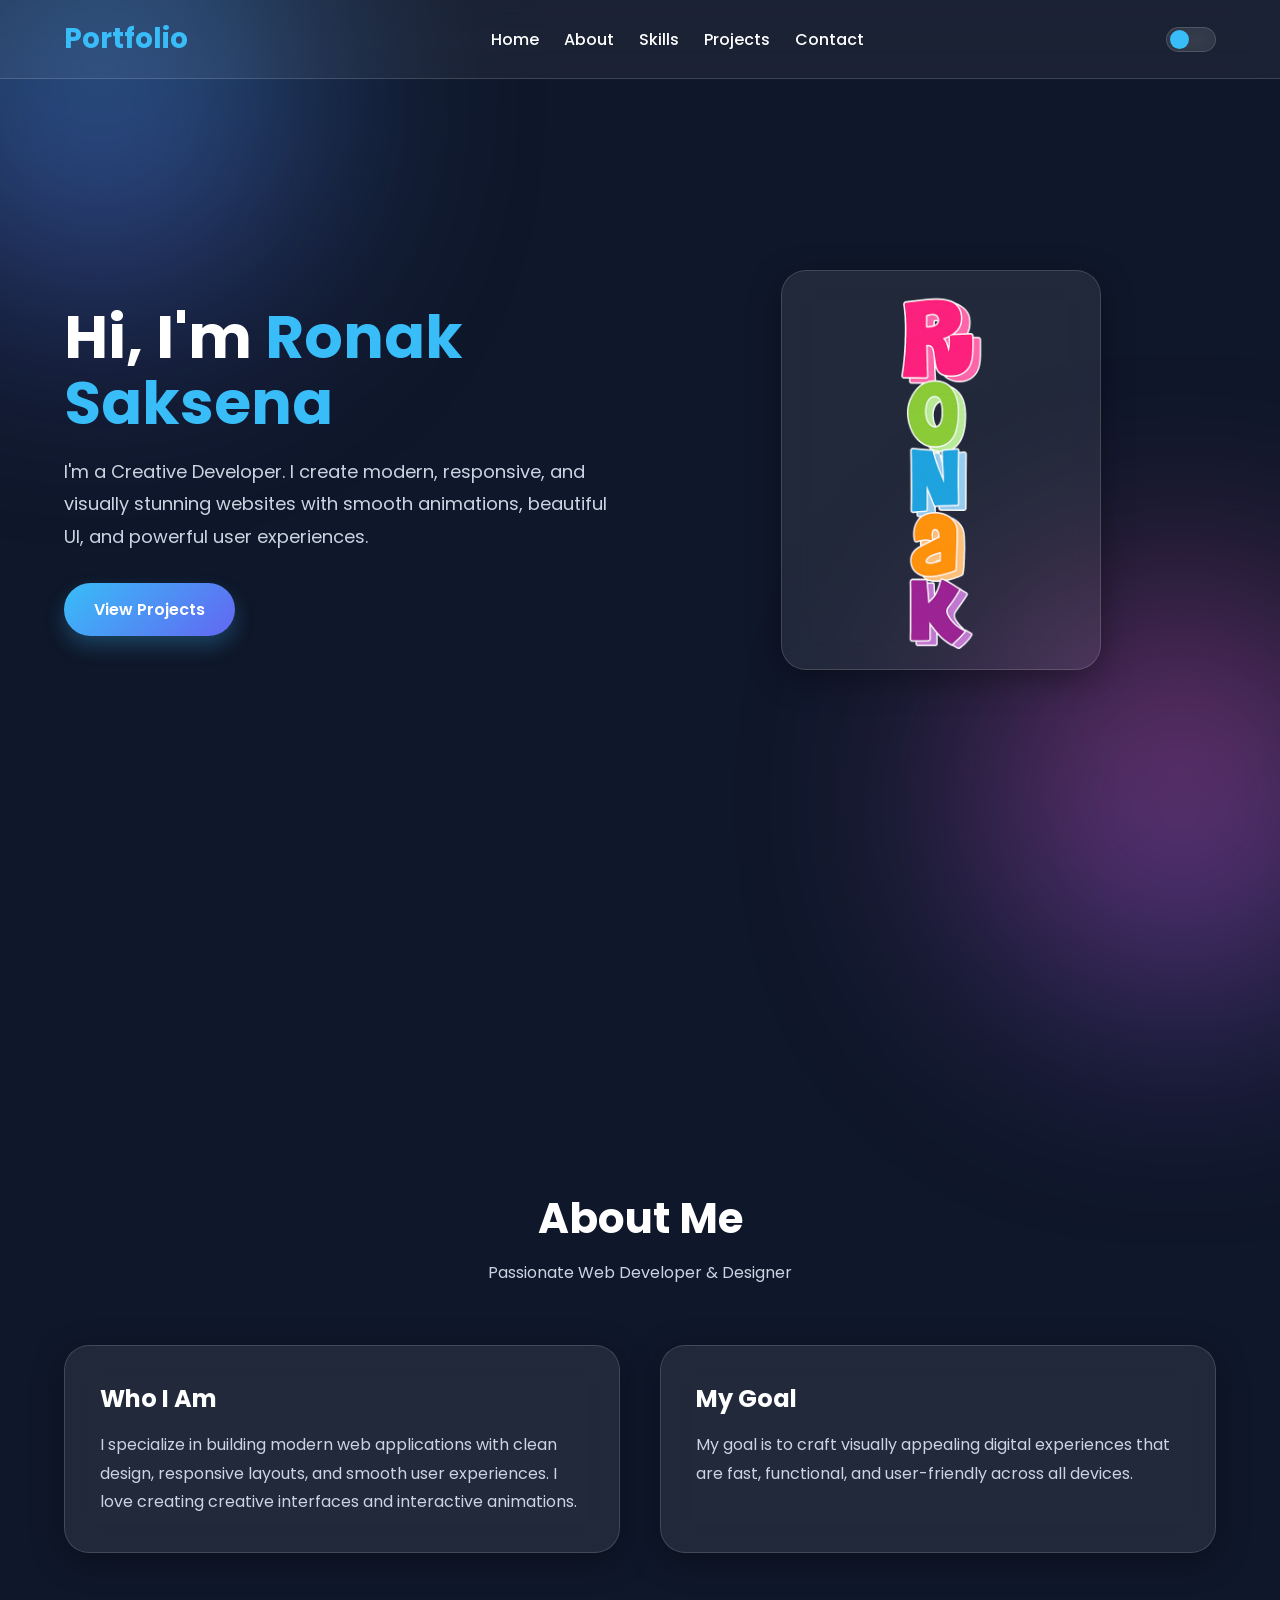
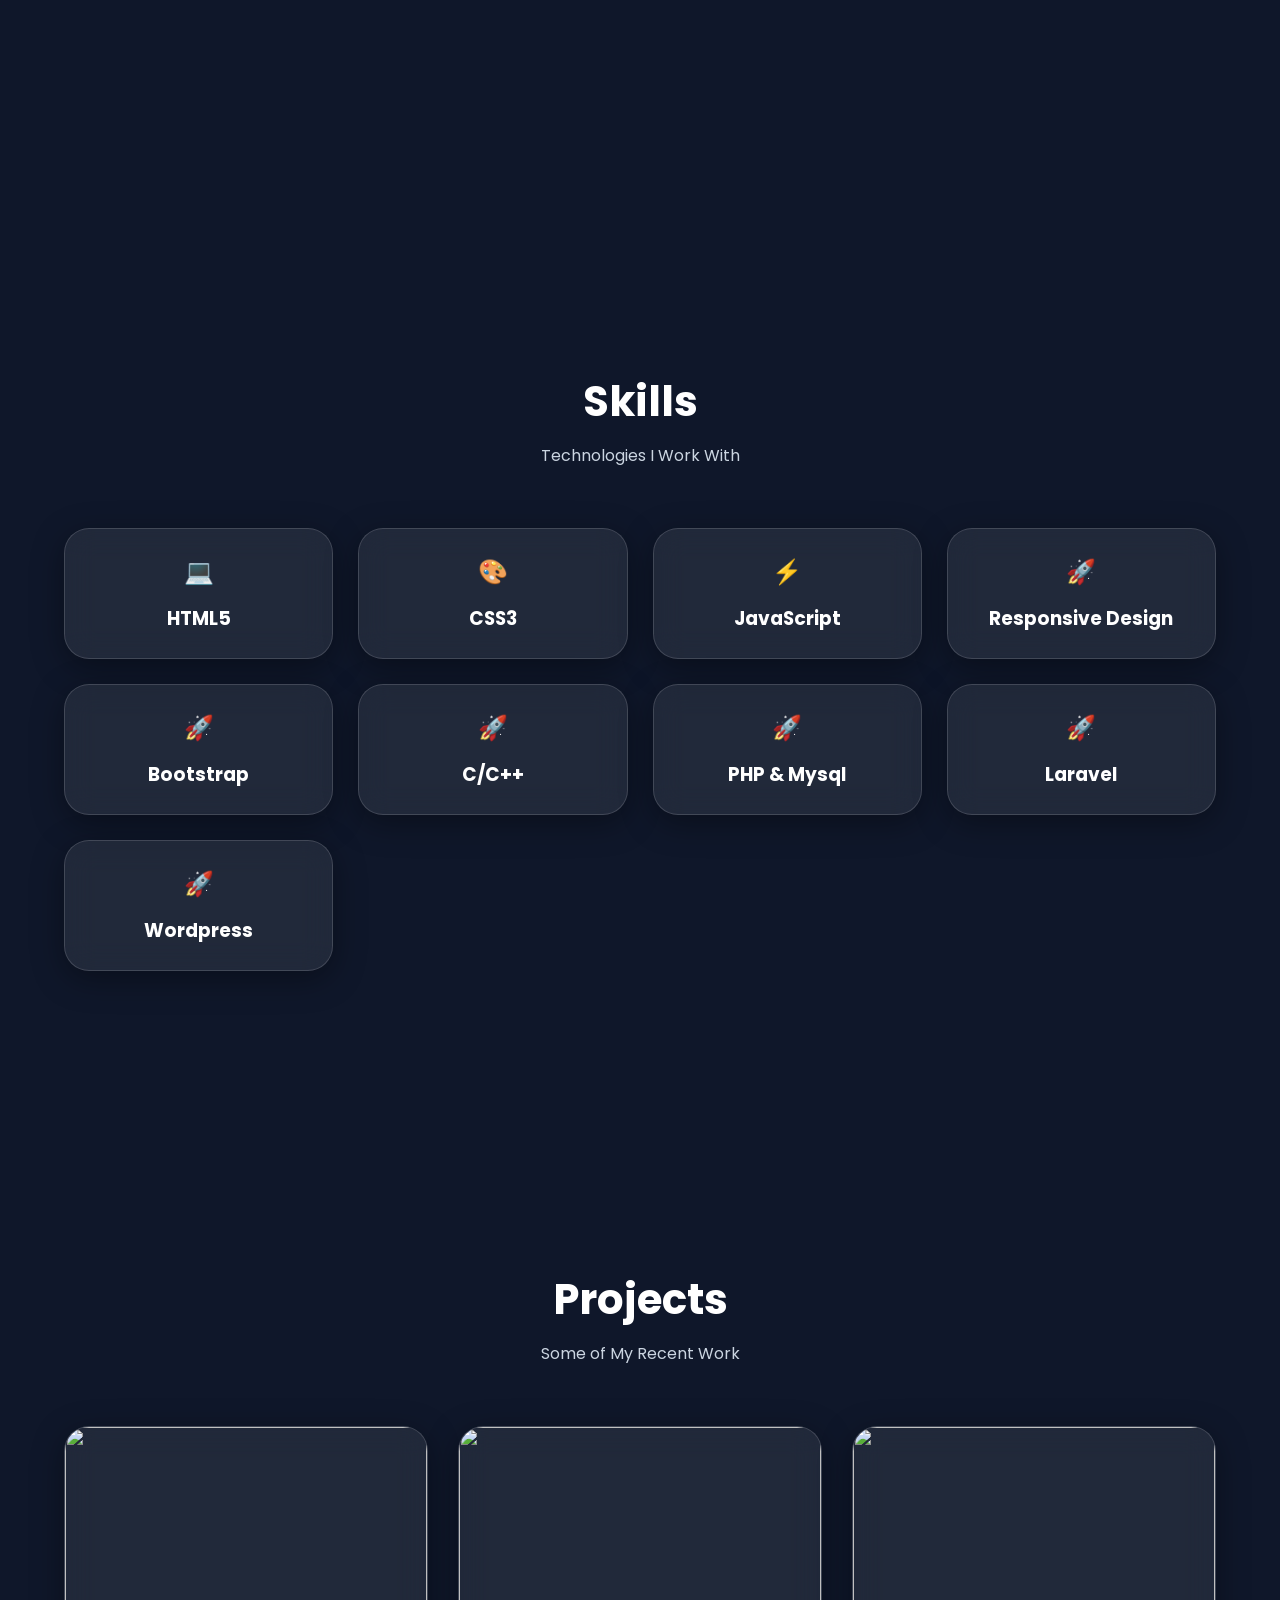
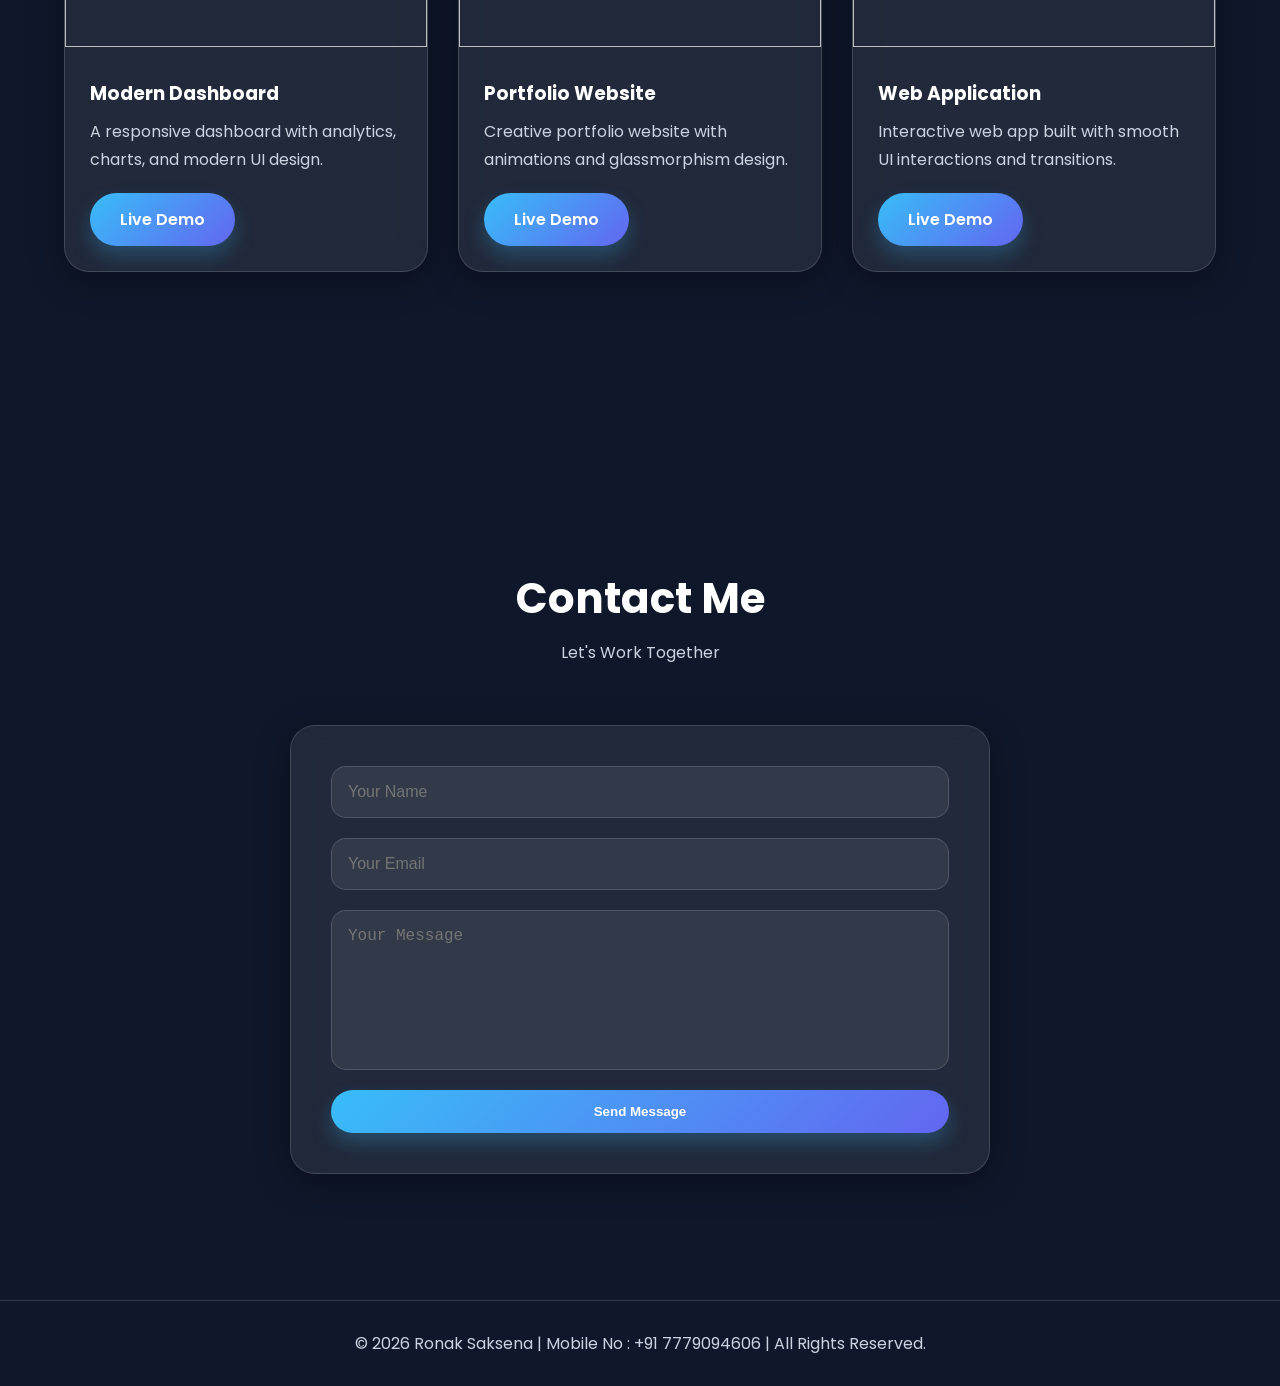
==== commit fe47e948: "mobile number added in footer" ====
--- a/index.html
+++ b/index.html
@@ -226,7 +226,7 @@
   </section>
 
   <footer>
-    © 2026 Ronak Saksena | All Rights Reserved.
+    © 2026 Ronak Saksena | Mobile No : +91 7779094606 | All Rights Reserved.
   </footer>
 
   <script>
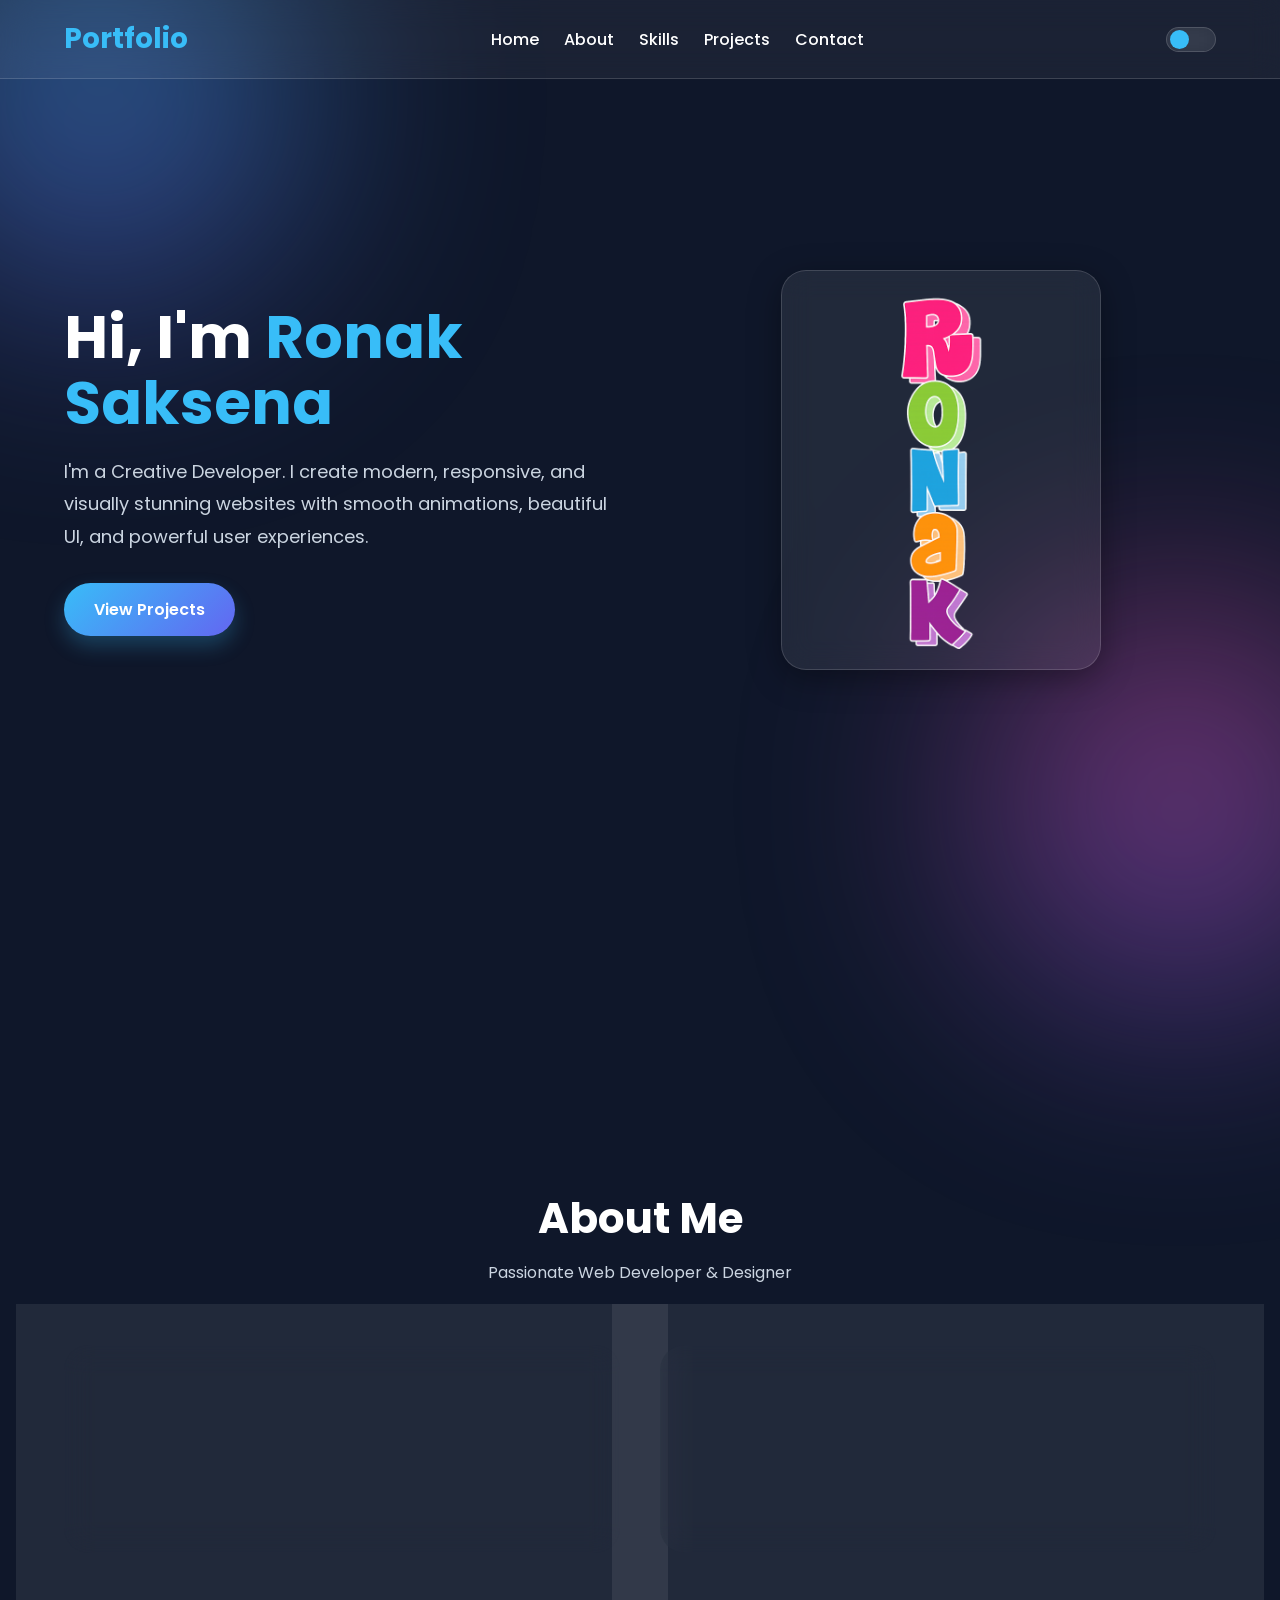
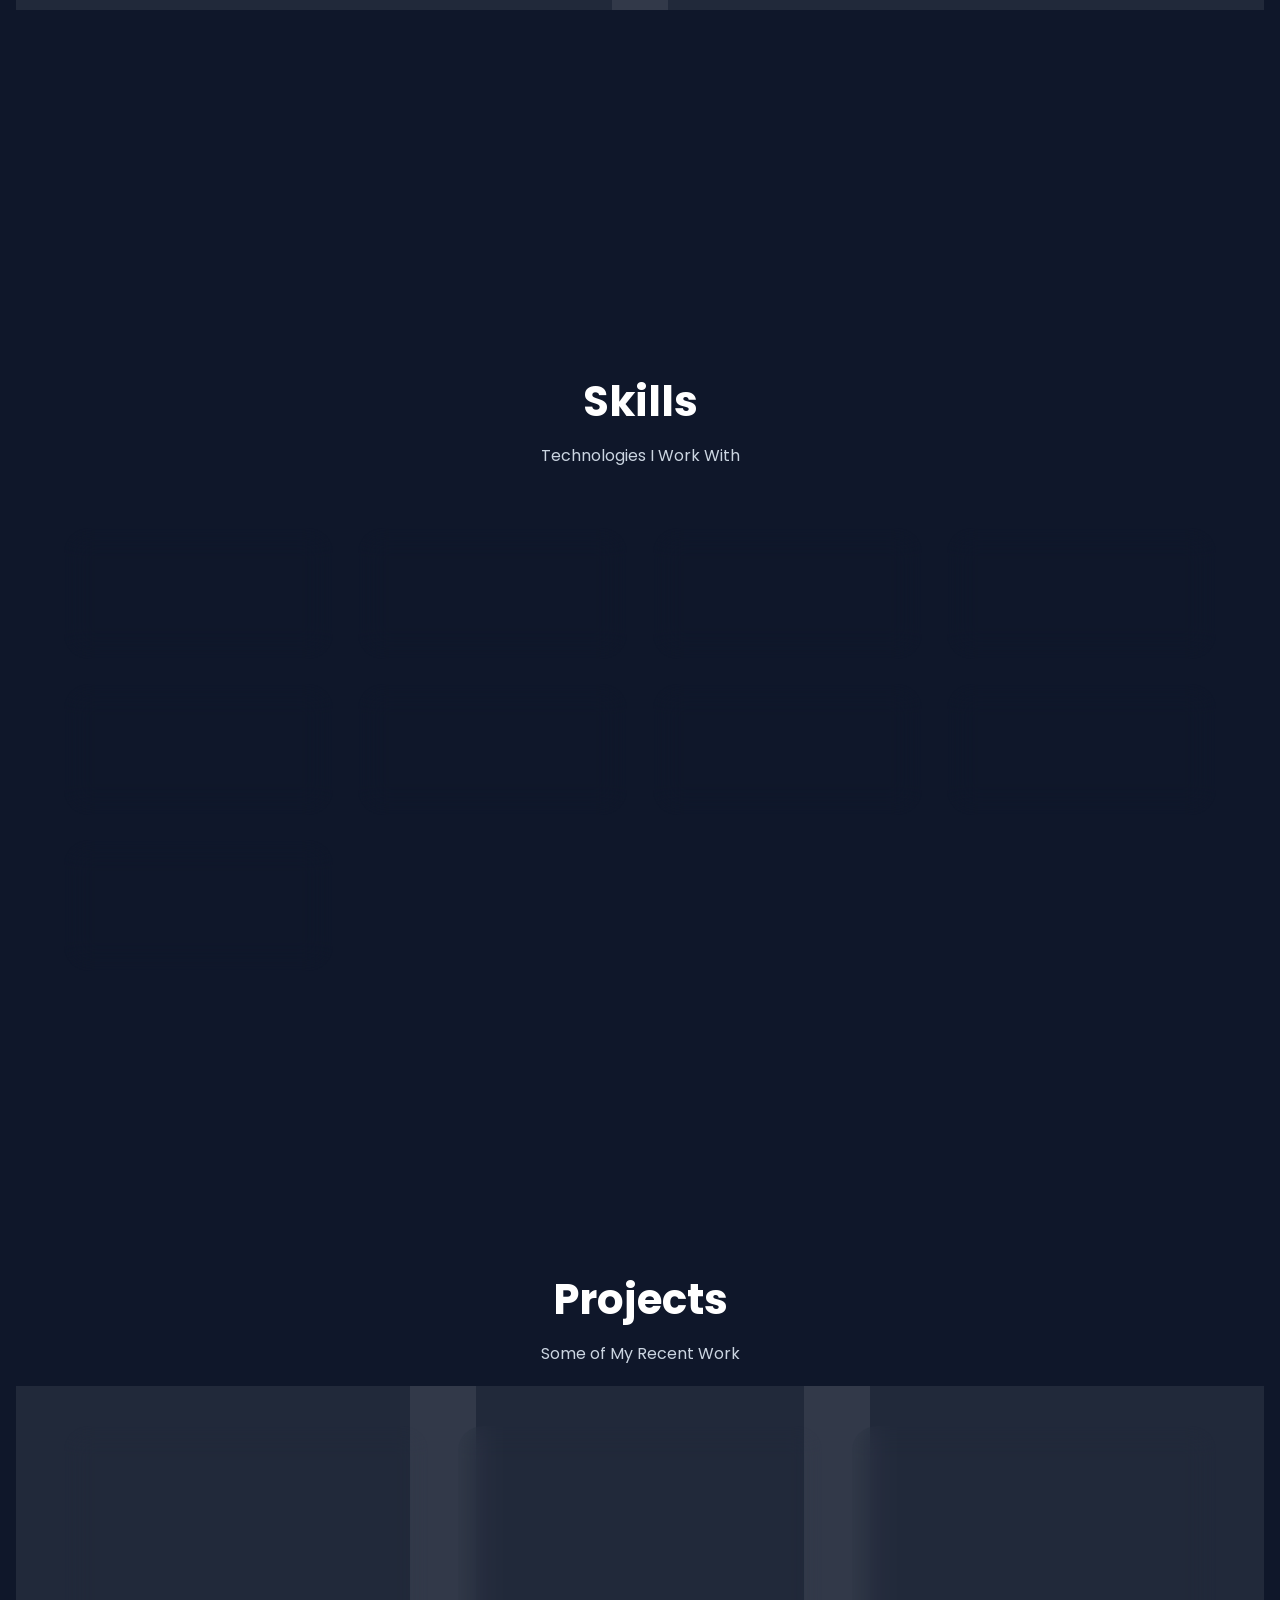
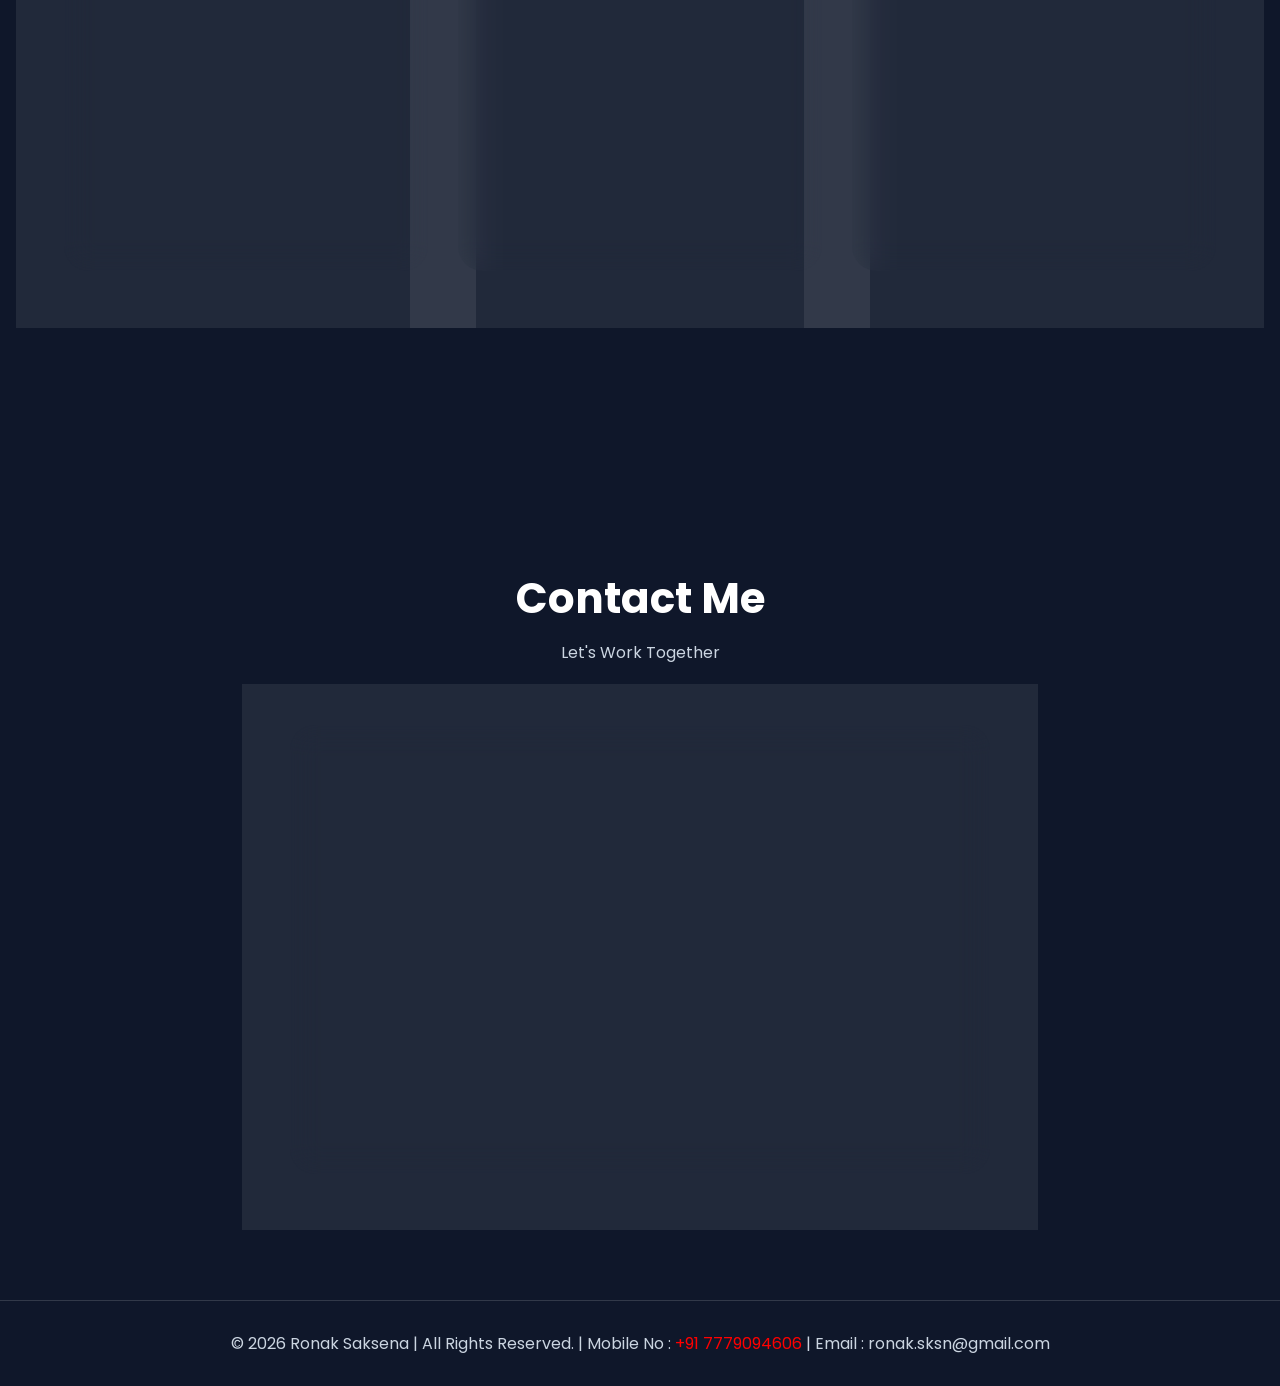
==== commit bff19a00: "Email added;" ====
--- a/index.html
+++ b/index.html
@@ -16,7 +16,7 @@
       <nav>
         <div class="logo">Portfolio</div>
 
-        <ul class="nav-links" id="navLinks">
+        <ul class="nav-links menu" id="navLinks">
           <li><a href="#home">Home</a></li>
           <li><a href="#about">About</a></li>
           <li><a href="#skills">Skills</a></li>
@@ -226,7 +226,7 @@
   </section>
 
   <footer>
-    © 2026 Ronak Saksena | Mobile No : +91 7779094606 | All Rights Reserved.
+    © 2026 Ronak Saksena | All Rights Reserved. | Mobile No : <span style=" color: red;">+91 7779094606</span> | Email : ronak.sksn@gmail.com
   </footer>
 
   <script>
@@ -274,43 +274,43 @@
 
   </script>
   <script>
-  const form = document.getElementById('contactForm');
-const submitBtn = form.querySelector('button[type="submit"]');
-
-form.addEventListener('submit', async (e) => {
-    e.preventDefault();
-
-    const formData = new FormData(form);
-    formData.append("access_key", "aac6ca51-4367-40da-8e6e-c86ddf2974e8");
-
-    const originalText = submitBtn.textContent;
-
-    submitBtn.textContent = "Sending...";
-    submitBtn.disabled = true;
-
-    try {
-        const response = await fetch("https://api.web3forms.com/submit", {
-            method: "POST",
-            body: formData
-        });
-
-        const data = await response.json();
-
-        if (response.ok) {
-            alert("Success! Your message has been sent.");
-            form.reset();
-        } else {
-            alert("Error: " + data.message);
-        }
-
-    } catch (error) {
-        alert("Something went wrong. Please try again.");
-    } finally {
-        submitBtn.textContent = originalText;
-        submitBtn.disabled = false;
-    }
-});
-</script>
+    const form = document.getElementById('contactForm');
+    const submitBtn = form.querySelector('button[type="submit"]');
+
+      form.addEventListener('submit', async (e) => {
+          e.preventDefault();
+
+          const formData = new FormData(form);
+          formData.append("access_key", "aac6ca51-4367-40da-8e6e-c86ddf2974e8");
+
+          const originalText = submitBtn.textContent;
+
+          submitBtn.textContent = "Sending...";
+          submitBtn.disabled = true;
+
+          try {
+              const response = await fetch("https://api.web3forms.com/submit", {
+                  method: "POST",
+                  body: formData
+              });
+
+              const data = await response.json();
+
+              if (response.ok) {
+                  alert("Success! Your message has been sent.");
+                  form.reset();
+              } else {
+                  alert("Error: " + data.message);
+              }
+
+          } catch (error) {
+              alert("Something went wrong. Please try again.");
+          } finally {
+              submitBtn.textContent = originalText;
+              submitBtn.disabled = false;
+          }
+      });
+  </script>
 
 </body>
 </html>
--- a/style.css
+++ b/style.css
@@ -462,3 +462,4 @@
   }
 
 }
+
